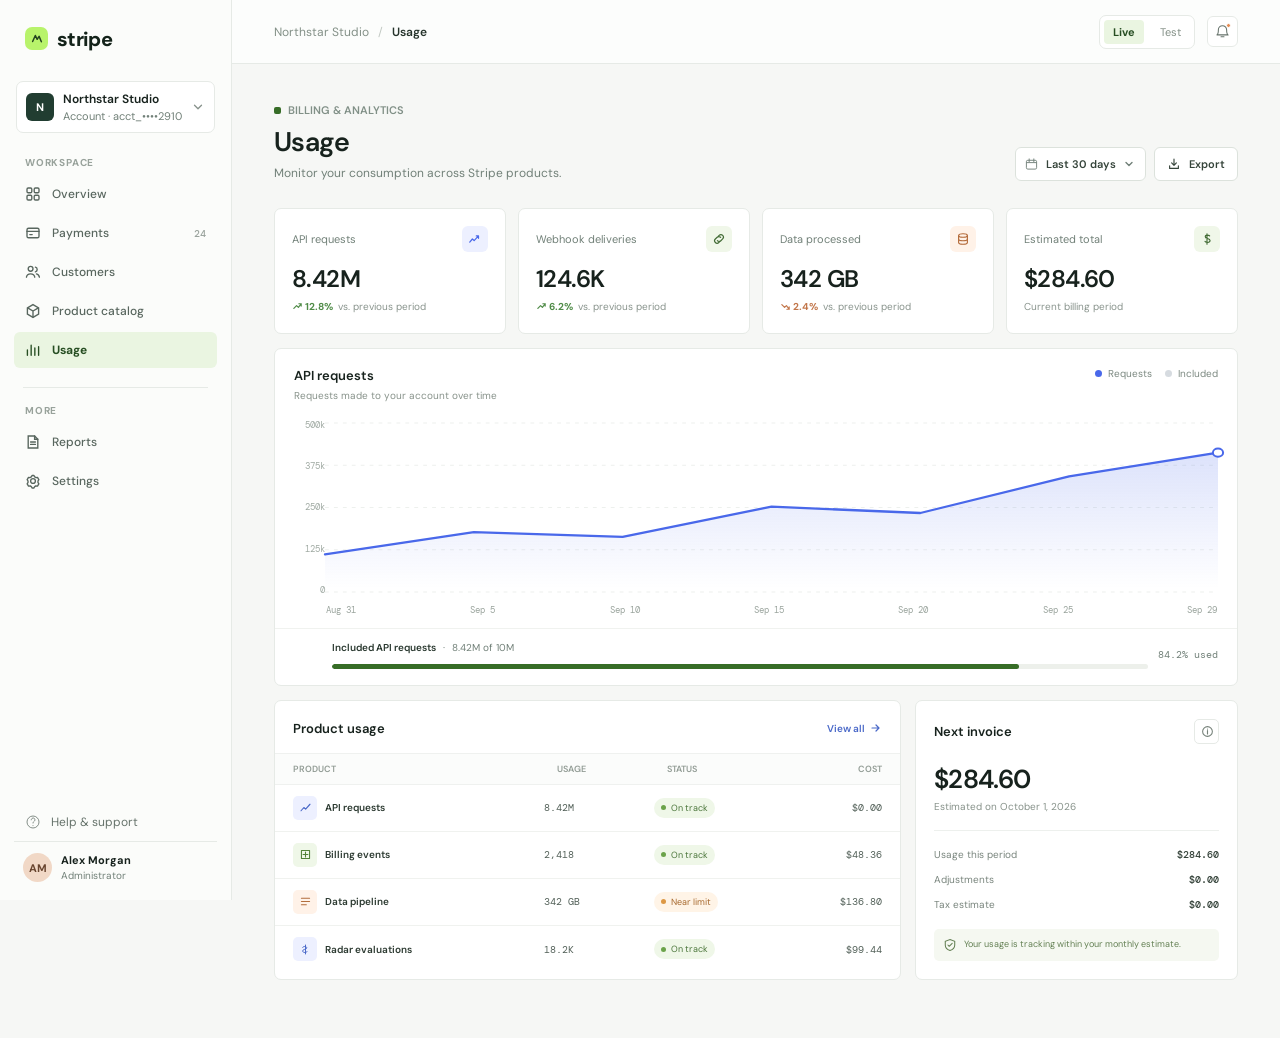
==== index.html @ 6978fc4d "Add Stripe usage dashboard" ====
<!doctype html>
<html lang="en">
<head>
  <meta charset="utf-8">
  <meta name="viewport" content="width=device-width, initial-scale=1">
  <meta name="theme-color" content="#f6f7f5">
  <title>Usage | Stripe</title>
  <link rel="preconnect" href="https://fonts.googleapis.com">
  <link rel="preconnect" href="https://fonts.gstatic.com" crossorigin>
  <link href="https://fonts.googleapis.com/css2?family=DM+Mono:wght@400;500&family=DM+Sans:wght@400;500;600;700;800&display=swap" rel="stylesheet">
  <link rel="stylesheet" href="./styles.css">
  <script type="module" src="./src/app.js"></script>
</head>
<body>
  <div id="app"></div>
  <noscript>This dashboard requires JavaScript to render its components.</noscript>
</body>
</html>
---- styles.css ----
:root {
      color-scheme: light;
      --ink: #17221d;
      --muted: #718078;
      --line: #e6eae6;
      --paper: #ffffff;
      --canvas: #f6f7f5;
      --green: #b8f36b;
      --green-deep: #376d27;
      --blue: #4968ea;
      --blue-soft: #edf0ff;
      --orange: #e48b52;
      --mono: "DM Mono", ui-monospace, monospace;
      --sans: "DM Sans", "Segoe UI", sans-serif;
    }
    * { box-sizing: border-box; }
    body { margin: 0; color: var(--ink); background: var(--canvas); font-family: var(--sans); font-size: 14px; -webkit-font-smoothing: antialiased; }
    button, select { font: inherit; color: inherit; }
    button { cursor: pointer; }
    .shell { min-height: 100vh; display: grid; grid-template-columns: 232px minmax(0, 1fr); }
    .sidebar { position: sticky; top: 0; height: 100vh; display: flex; flex-direction: column; padding: 23px 14px 15px; background: #fbfcfa; border-right: 1px solid var(--line); }
    .brand { display: flex; align-items: center; gap: 9px; height: 31px; padding: 0 11px; color: #14231a; font-size: 20px; font-weight: 800; letter-spacing: -.7px; }
    .brand-mark { width: 23px; height: 23px; display: grid; place-items: center; background: var(--green); border-radius: 7px; }
    .brand-mark svg { width: 14px; height: 14px; }
    .workspace-switch { display: flex; align-items: center; gap: 9px; margin: 27px 2px 23px; padding: 9px; border: 1px solid var(--line); border-radius: 7px; background: white; text-align: left; }
    .workspace-avatar { display: grid; place-items: center; flex: 0 0 28px; width: 28px; height: 28px; border-radius: 6px; color: #fff; background: #213d31; font-size: 11px; font-weight: 700; }
    .workspace-copy { min-width: 0; flex: 1; }
    .workspace-copy strong, .workspace-copy span { display: block; overflow: hidden; white-space: nowrap; text-overflow: ellipsis; }
    .workspace-copy strong { font-size: 12px; font-weight: 600; }
    .workspace-copy span { margin-top: 2px; color: var(--muted); font-size: 11px; }
    .workspace-switch svg { width: 14px; height: 14px; color: #87928b; }
    .nav-label { padding: 0 11px; margin: 0 0 7px; color: #98a29b; font-size: 10px; font-weight: 700; letter-spacing: .08em; text-transform: uppercase; }
    .nav { display: grid; gap: 3px; }
    .nav-link { width: 100%; min-height: 36px; display: flex; align-items: center; gap: 11px; padding: 0 11px; border: 0; border-radius: 6px; background: transparent; color: #58665e; text-align: left; font-size: 12px; font-weight: 500; }
    .nav-link:hover { background: #f0f3ef; color: var(--ink); }
    .nav-link.active { background: #eaf5e1; color: #274e23; font-weight: 700; }
    .nav-link svg { width: 16px; height: 16px; flex: 0 0 16px; stroke-width: 1.7; }
    .nav-link .nav-count { margin-left: auto; font-family: var(--mono); color: #9aa39d; font-size: 10px; }
    .nav-separator { height: 1px; margin: 19px 9px 16px; background: var(--line); }
    .sidebar-bottom { margin-top: auto; }
    .help-row { display: flex; align-items: center; gap: 10px; padding: 11px; color: #66736b; font-size: 12px; }
    .help-row svg { width: 16px; height: 16px; }
    .profile { display: flex; align-items: center; gap: 9px; padding: 11px 9px 3px; border-top: 1px solid var(--line); }
    .profile-avatar { display: grid; place-items: center; width: 29px; height: 29px; border-radius: 50%; background: #f1d8c6; color: #69452f; font-size: 11px; font-weight: 700; }
    .profile-copy { flex: 1; }
    .profile-copy strong, .profile-copy span { display: block; font-size: 11px; }
    .profile-copy span { margin-top: 2px; color: var(--muted); font-size: 10px; }
    .main { min-width: 0; }
    .topbar { height: 64px; display: flex; align-items: center; justify-content: space-between; gap: 18px; padding: 0 42px; background: rgba(255,255,255,.72); border-bottom: 1px solid var(--line); }
    .breadcrumbs { display: flex; align-items: center; gap: 9px; color: #839087; font-size: 12px; }
    .breadcrumbs strong { color: #25332b; font-weight: 600; }
    .crumb-slash { color: #c1c8c2; }
    .top-actions { display: flex; align-items: center; gap: 12px; }
    .mode-switch { display: flex; align-items: center; gap: 7px; padding: 4px; border: 1px solid var(--line); background: white; border-radius: 7px; }
    .mode-option { border: 0; border-radius: 4px; padding: 5px 9px; color: #849087; background: transparent; font-size: 11px; }
    .mode-option.active { color: #274e23; background: #eaf5e1; font-weight: 700; }
    .icon-button { display: grid; place-items: center; width: 31px; height: 31px; position: relative; border: 1px solid var(--line); border-radius: 6px; background: white; color: #66736b; }
    .icon-button svg { width: 15px; height: 15px; }
    .notification-dot { position: absolute; width: 5px; height: 5px; top: 6px; right: 6px; border: 1px solid white; border-radius: 50%; background: var(--orange); }
    .page { width: min(1120px, 100%); margin: 0 auto; padding: 39px 42px 58px; }
    .page-heading { display: flex; align-items: flex-end; justify-content: space-between; gap: 20px; margin-bottom: 27px; }
    .eyebrow { display: flex; align-items: center; gap: 7px; margin-bottom: 9px; color: #819087; font-size: 11px; font-weight: 600; }
    .eyebrow-mark { width: 7px; height: 7px; border-radius: 2px; background: var(--green-deep); }
    h1 { margin: 0; font-size: 27px; line-height: 1.18; font-weight: 600; letter-spacing: -.7px; }
    .page-heading p { margin: 7px 0 0; color: var(--muted); font-size: 12px; }
    .heading-actions { display: flex; gap: 8px; }
    .button { display: inline-flex; align-items: center; justify-content: center; gap: 8px; min-height: 34px; padding: 0 12px; border: 1px solid #dce2dc; border-radius: 6px; background: white; color: #35443a; font-size: 11px; font-weight: 600; transition: background .16s, transform .16s; }
    .button:hover { background: #f8faf7; transform: translateY(-1px); }
    .button.primary { border-color: #20372a; background: #20372a; color: white; }
    .button.primary:hover { background: #2d4937; }
    .button svg { width: 14px; height: 14px; }
    .period-select { appearance: none; min-width: 127px; padding: 0 29px 0 11px; background: white url("data:image/svg+xml,%3Csvg xmlns='http://www.w3.org/2000/svg' width='12' height='12' fill='none' viewBox='0 0 12 12'%3E%3Cpath d='m3 4.5 3 3 3-3' stroke='%23718078' stroke-width='1.4' stroke-linecap='round' stroke-linejoin='round'/%3E%3C/svg%3E") no-repeat right 10px center; }
    .period-wrap { position: relative; }
    .period-wrap::before { content: ""; position: absolute; left: 10px; top: 50%; width: 13px; height: 13px; transform: translateY(-50%); background: url("data:image/svg+xml,%3Csvg xmlns='http://www.w3.org/2000/svg' width='14' height='14' fill='none' viewBox='0 0 14 14'%3E%3Crect x='1.5' y='3' width='11' height='9.5' rx='1.5' stroke='%23718078'/%3E%3Cpath d='M4.5 1.5v3M9.5 1.5v3M2 5.5h10' stroke='%23718078' stroke-linecap='round'/%3E%3C/svg%3E") center / contain no-repeat; pointer-events: none; }
    .period-wrap select { padding-left: 30px; }
    .metrics { display: grid; grid-template-columns: repeat(4, minmax(0, 1fr)); gap: 12px; margin-bottom: 14px; }
    .metric { min-height: 126px; padding: 17px 17px 15px; border: 1px solid var(--line); border-radius: 7px; background: var(--paper); }
    .metric-top { display: flex; align-items: center; justify-content: space-between; gap: 8px; color: #718078; font-size: 11px; }
    .metric-icon { display: grid; place-items: center; width: 26px; height: 26px; border-radius: 6px; color: #426b35; background: #f0f7e9; }
    .metric-icon.blue { color: var(--blue); background: var(--blue-soft); }
    .metric-icon.orange { color: #b26735; background: #fff2e8; }
    .metric-icon svg { width: 14px; height: 14px; }
    .metric-value { margin-top: 15px; font-size: 24px; line-height: 1; font-weight: 600; letter-spacing: -.6px; }
    .metric-foot { display: flex; align-items: center; gap: 5px; margin-top: 9px; color: #89948d; font-size: 10px; }
    .trend { display: inline-flex; align-items: center; gap: 2px; color: #4f8b47; font-weight: 700; }
    .trend.down { color: #c2764a; }
    .trend svg { width: 11px; height: 11px; }
    .panel { border: 1px solid var(--line); border-radius: 7px; background: white; }
    .chart-panel { margin-bottom: 14px; }
    .panel-heading { display: flex; align-items: flex-start; justify-content: space-between; gap: 16px; padding: 18px 19px 0; }
    .panel-heading h2 { margin: 0; font-size: 13px; font-weight: 600; }
    .panel-heading p { margin: 5px 0 0; color: #87928a; font-size: 10px; }
    .chart-legend { display: flex; align-items: center; gap: 13px; color: #7c8981; font-size: 10px; }
    .legend-item { display: flex; align-items: center; gap: 6px; }
    .legend-dot { width: 7px; height: 7px; border-radius: 50%; background: var(--blue); }
    .legend-dot.muted { background: #d6dbe0; }
    .chart-wrap { display: grid; grid-template-columns: 38px minmax(0, 1fr); padding: 17px 19px 12px 12px; }
    .y-labels { display: flex; flex-direction: column; justify-content: space-between; padding: 0 0 20px; color: #a0aaa3; font-family: var(--mono); font-size: 9px; text-align: right; }
    .chart-content { min-width: 0; }
    .chart-svg { display: block; width: 100%; height: 181px; overflow: visible; }
    .grid-line { stroke: #edf0ed; stroke-width: 1; stroke-dasharray: 3 4; }
    .area { fill: url(#areaFill); }
    .line { fill: none; stroke: #4968ea; stroke-width: 2.3; stroke-linecap: round; stroke-linejoin: round; vector-effect: non-scaling-stroke; }
    .chart-point { fill: white; stroke: #4968ea; stroke-width: 2; vector-effect: non-scaling-stroke; }
    .x-labels { display: flex; justify-content: space-between; padding: 4px 1px 0; color: #9aa49d; font-family: var(--mono); font-size: 9px; }
    .chart-tooltip { display: none; position: absolute; z-index: 2; padding: 7px 9px; border-radius: 5px; background: #1c2a21; color: white; font-family: var(--mono); font-size: 10px; pointer-events: none; }
    .chart-content { position: relative; }
    .chart-content:hover .chart-tooltip { display: block; }
    .utilization { display: grid; grid-template-columns: 1fr auto; align-items: center; gap: 10px; padding: 12px 19px 16px 57px; border-top: 1px solid #f0f2ef; }
    .util-copy { display: flex; align-items: center; gap: 7px; color: #718078; font-size: 10px; }
    .util-copy strong { color: #29382f; font-weight: 600; }
    .progress-track { height: 5px; grid-column: 1; overflow: hidden; border-radius: 4px; background: #edf0eb; }
    .progress-fill { width: 84.2%; height: 100%; border-radius: inherit; background: var(--green-deep); transition: width .35s ease; }
    .util-remaining { grid-column: 2; grid-row: 1 / span 2; color: #718078; font-family: var(--mono); font-size: 10px; }
    .lower-grid { display: grid; grid-template-columns: minmax(0, 1.65fr) minmax(250px, .85fr); gap: 14px; }
    .table-panel { min-width: 0; }
    .table-head { display: flex; align-items: center; justify-content: space-between; padding: 17px 18px 14px; }
    .table-head h2 { margin: 0; font-size: 13px; font-weight: 600; }
    .text-button { display: inline-flex; align-items: center; gap: 5px; padding: 4px 0; border: 0; background: transparent; color: #4968c8; font-size: 10px; font-weight: 600; }
    .text-button svg { width: 12px; height: 12px; }
    .usage-table { width: 100%; border-collapse: collapse; text-align: left; }
    .usage-table th { padding: 9px 14px; border-top: 1px solid #eff1ef; border-bottom: 1px solid #eff1ef; background: #fbfcfb; color: #929c95; font-size: 9px; font-weight: 600; }
    .usage-table th:first-child, .usage-table td:first-child { padding-left: 18px; }
    .usage-table th:last-child, .usage-table td:last-child { padding-right: 18px; text-align: right; }
    .usage-table td { height: 47px; border-bottom: 1px solid #f0f2ef; color: #536159; font-size: 10px; }
    .usage-table tr:last-child td { border-bottom: 0; }
    .product-name { display: flex; align-items: center; gap: 8px; color: #2c3a31; font-weight: 600; white-space: nowrap; }
    .product-icon { display: grid; place-items: center; width: 24px; height: 24px; border-radius: 5px; color: #4968c8; background: #edf0ff; }
    .product-icon.green { color: #518138; background: #eff7e8; }
    .product-icon.orange { color: #b36e3d; background: #fff2e8; }
    .product-icon svg { width: 13px; height: 13px; }
    .table-qty { font-family: var(--mono); color: #35443a; }
    .table-cost { font-family: var(--mono); color: #647169; }
    .status-pill { display: inline-flex; align-items: center; gap: 5px; padding: 4px 7px; border-radius: 20px; background: #eff7e8; color: #4b763b; font-size: 9px; white-space: nowrap; }
    .status-pill::before { content: ""; width: 5px; height: 5px; border-radius: 50%; background: #6ba34a; }
    .status-pill.near { background: #fff4e7; color: #a7692e; }
    .status-pill.near::before { background: #dd9844; }
    .summary-panel { padding: 18px; }
    .summary-title { display: flex; align-items: center; justify-content: space-between; }
    .summary-title h2 { margin: 0; font-size: 13px; font-weight: 600; }
    .summary-title button { display: grid; place-items: center; width: 25px; height: 25px; border: 1px solid var(--line); border-radius: 5px; background: white; color: #758179; }
    .summary-title button svg { width: 13px; height: 13px; }
    .summary-amount { margin-top: 18px; font-size: 26px; font-weight: 600; letter-spacing: -.7px; }
    .summary-caption { margin-top: 4px; color: #87928a; font-size: 10px; }
    .summary-divider { height: 1px; margin: 17px 0; background: #edf0ed; }
    .summary-row { display: flex; align-items: center; justify-content: space-between; gap: 10px; margin-top: 12px; color: #79857d; font-size: 10px; }
    .summary-row strong { color: #344239; font-family: var(--mono); font-size: 10px; font-weight: 500; }
    .summary-foot { display: flex; align-items: center; gap: 7px; margin-top: 18px; padding: 9px; border-radius: 5px; background: #f5f8f1; color: #648054; font-size: 9px; line-height: 1.5; }
    .summary-foot svg { flex: 0 0 14px; width: 14px; height: 14px; }
    .toast { position: fixed; right: 24px; bottom: 24px; z-index: 5; padding: 11px 15px; border: 1px solid #d8e2d5; border-radius: 7px; background: #fff; box-shadow: 0 8px 28px #18271d1a; color: #344239; font-size: 11px; opacity: 0; transform: translateY(8px); pointer-events: none; transition: .2s ease; }
    .toast.show { opacity: 1; transform: translateY(0); }
    @media (max-width: 980px) {
      .shell { grid-template-columns: 68px minmax(0,1fr); }
      .sidebar { padding: 20px 9px 12px; align-items: center; }
      .brand { padding: 0; }
      .brand > span:last-child, .workspace-copy, .workspace-switch > svg, .nav-label, .nav-link span, .nav-separator, .help-row span, .profile-copy { display: none; }
      .workspace-switch { width: 42px; justify-content: center; margin: 23px 0 20px; padding: 6px; }
      .nav { width: 100%; }
      .nav-link { justify-content: center; padding: 0; }
      .help-row { justify-content: center; padding: 10px; }
      .profile { justify-content: center; width: 100%; padding: 12px 0 0; }
      .topbar { padding: 0 25px; }
      .page { padding: 33px 25px 45px; }
    }
    @media (max-width: 720px) {
      .shell { display: block; padding-bottom: 57px; }
      .sidebar { position: fixed; z-index: 4; inset: auto 0 0; width: 100%; height: 57px; flex-direction: row; justify-content: center; padding: 5px 12px; border-top: 1px solid var(--line); border-right: 0; background: #fbfcfa; }
      .brand, .workspace-switch, .sidebar-bottom { display: none; }
      .nav { display: flex; justify-content: space-around; max-width: 460px; }
      .nav-link { width: 45px; height: 43px; }
      .nav-link:nth-child(n+5) { display: none; }
      .main { padding-bottom: 0; }
      .topbar { height: 54px; padding: 0 17px; }
      .breadcrumbs { font-size: 11px; }
      .top-actions { gap: 7px; }
      .mode-switch { gap: 2px; }
      .mode-option { padding: 5px 7px; font-size: 10px; }
      .page { padding: 27px 16px 36px; }
      .page-heading { align-items: flex-start; flex-direction: column; gap: 15px; margin-bottom: 20px; }
      h1 { font-size: 24px; }
      .heading-actions { width: 100%; }
      .heading-actions > * { flex: 1; }
      .metrics { grid-template-columns: repeat(2, minmax(0,1fr)); gap: 9px; }
      .metric { min-height: 112px; padding: 13px; }
      .metric-value { margin-top: 13px; font-size: 21px; }
      .metric-foot { font-size: 9px; }
      .panel-heading { padding: 15px 14px 0; }
      .chart-legend { gap: 8px; font-size: 9px; }
      .chart-wrap { grid-template-columns: 32px minmax(0,1fr); padding: 15px 12px 11px 7px; }
      .chart-svg { height: 155px; }
      .utilization { padding: 11px 13px 14px 48px; }
      .util-copy { font-size: 9px; }
      .lower-grid { grid-template-columns: 1fr; }
      .usage-table th:nth-child(2), .usage-table td:nth-child(2) { display: none; }
      .usage-table th { padding: 8px 10px; }
      .usage-table td { height: 44px; }
      .usage-table th:first-child, .usage-table td:first-child { padding-left: 12px; }
      .usage-table th:last-child, .usage-table td:last-child { padding-right: 12px; }
    }
    @media (max-width: 390px) {
      .mode-option { padding-inline: 5px; }
      .top-actions { gap: 5px; }
      .icon-button { width: 29px; height: 29px; }
      .chart-legend { gap: 6px; }
      .legend-item { gap: 4px; }
      .metric-top { font-size: 10px; }
    }
    @media (prefers-reduced-motion: reduce) { *, *::before, *::after { scroll-behavior: auto !important; transition-duration: .01ms !important; } }
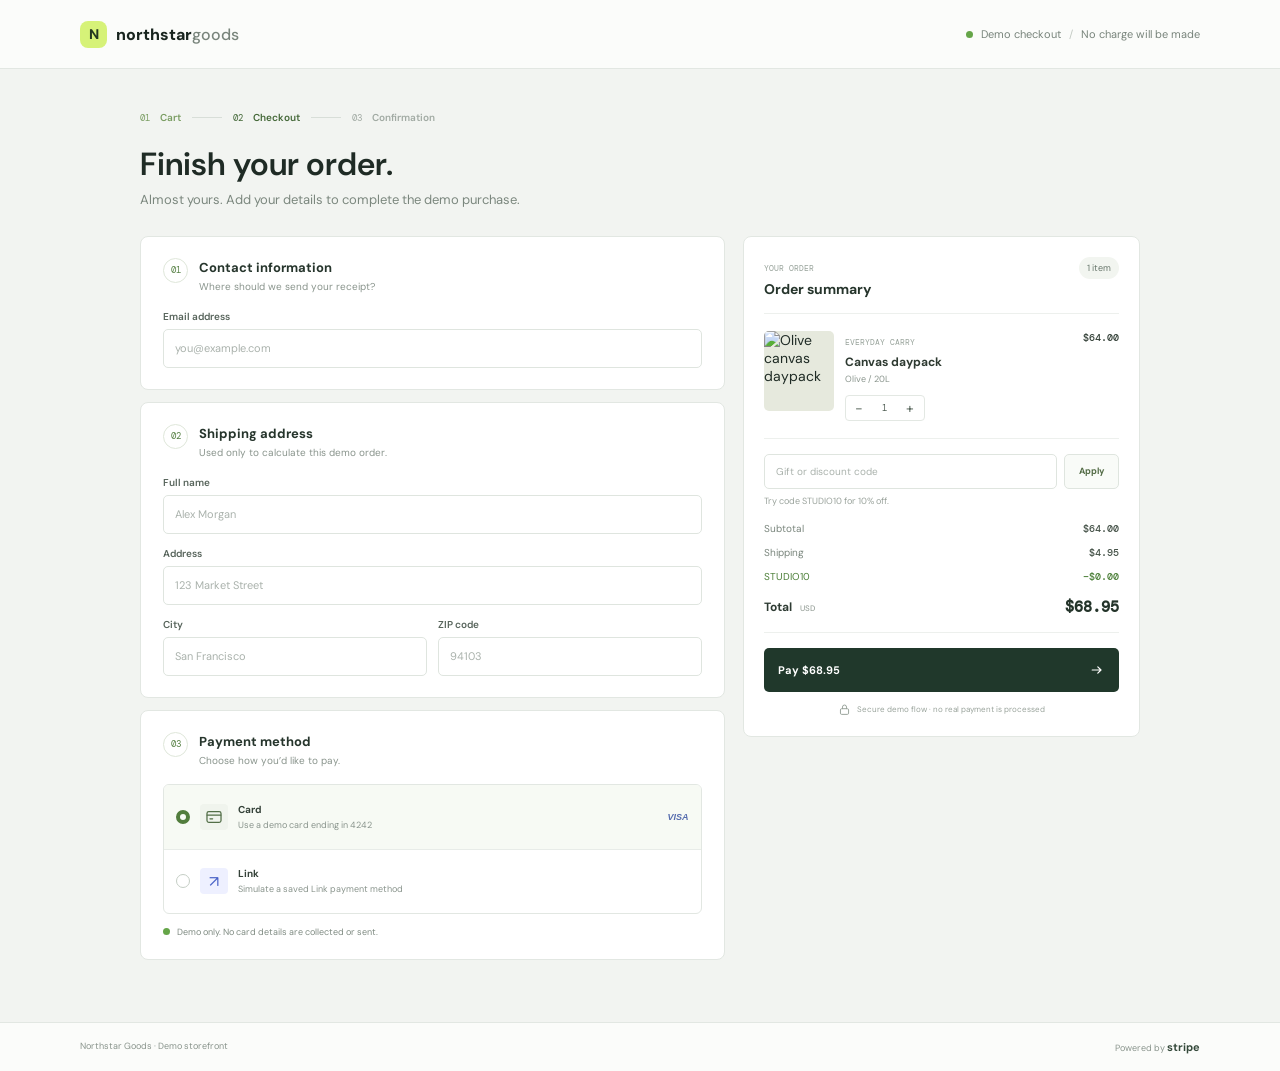
==== commit 7bd83ffe: "feat: add checkout simulation" ====
--- a/index.html
+++ b/index.html
@@ -4,12 +4,13 @@
   <meta charset="utf-8">
   <meta name="viewport" content="width=device-width, initial-scale=1">
   <meta name="theme-color" content="#f6f7f5">
-  <title>Usage | Stripe</title>
+  <title>Checkout | Northstar Goods</title>
   <link rel="preconnect" href="https://fonts.googleapis.com">
   <link rel="preconnect" href="https://fonts.gstatic.com" crossorigin>
   <link href="https://fonts.googleapis.com/css2?family=DM+Mono:wght@400;500&family=DM+Sans:wght@400;500;600;700;800&display=swap" rel="stylesheet">
   <link rel="stylesheet" href="./styles.css">
-  <script type="module" src="./src/app.js"></script>
+  <link rel="stylesheet" href="./src/apps/checkout.css">
+  <script type="module" src="./src/apps/checkout.js"></script>
 </head>
 <body>
   <div id="app"></div>
--- a/src/apps/checkout.css
+++ b/src/apps/checkout.css
@@ -0,0 +1,122 @@
+body { background: #f2f4f1; color: #1f2b25; }
+.checkout-page { min-height: 100vh; display: flex; flex-direction: column; }
+.checkout-topbar { min-height: 69px; display: flex; align-items: center; justify-content: space-between; padding: 0 max(28px, calc((100vw - 1120px) / 2)); border-bottom: 1px solid #e2e7e2; background: #fbfcfa; }
+.store-brand { display: inline-flex; align-items: center; gap: 9px; color: #19251f; font-size: 16px; font-weight: 800; text-decoration: none; }
+.store-brand-mark { width: 27px; height: 27px; display: grid; place-items: center; border-radius: 8px; background: #d6f278; color: #233820; font-size: 14px; }
+.brand-light { color: #78847b; font-weight: 500; }
+.checkout-secure { display: flex; align-items: center; gap: 8px; color: #78847b; font-size: 11px; }
+.secure-indicator, .note-dot { width: 7px; height: 7px; border-radius: 50%; background: #65a548; }
+.secure-divider { color: #c2c9c2; }
+.checkout-content { width: min(100% - 48px, 1000px); margin: 0 auto; padding: 42px 0 62px; flex: 1; }
+.checkout-intro { margin-bottom: 28px; }
+.checkout-steps { display: flex; align-items: center; gap: 11px; margin-bottom: 22px; color: #a1aaa3; font-family: var(--mono); font-size: 9px; text-transform: uppercase; }
+.checkout-steps b { margin-left: 5px; font-family: var(--sans); font-size: 10px; font-weight: 600; letter-spacing: 0; text-transform: none; }
+.checkout-steps .step-current { color: #446838; }
+.checkout-steps .step-complete { color: #7a9d62; }
+.step-rule { width: 30px; height: 1px; background: #d8ded8; }
+.checkout-intro h1 { margin: 0; font-size: 32px; line-height: 1.15; font-weight: 600; letter-spacing: 0; }
+.checkout-intro p { margin: 8px 0 0; color: #7b877e; font-size: 13px; }
+.checkout-grid { display: grid; grid-template-columns: minmax(0, 1.25fr) minmax(320px, .85fr); gap: 18px; align-items: start; }
+.checkout-form { display: grid; gap: 12px; }
+.checkout-section, .order-card { border: 1px solid #e2e7e2; border-radius: 8px; background: #fff; }
+.checkout-section { padding: 21px 22px; }
+.section-title { display: flex; align-items: flex-start; gap: 11px; margin-bottom: 17px; }
+.section-number { width: 25px; height: 25px; display: grid; place-items: center; flex: 0 0 25px; border: 1px solid #dfe7da; border-radius: 50%; color: #568044; font-family: var(--mono); font-size: 9px; }
+.section-title h2, .order-card-heading h2 { margin: 1px 0 0; color: #26352c; font-size: 13px; font-weight: 700; letter-spacing: 0; }
+.section-title p { margin: 4px 0 0; color: #89948c; font-size: 10px; }
+.checkout-field { display: grid; gap: 6px; min-width: 0; }
+.checkout-field > span { color: #57645b; font-size: 10px; font-weight: 600; }
+.checkout-field input, .promo-form input { width: 100%; height: 39px; padding: 0 11px; border: 1px solid #dfe5df; border-radius: 5px; outline: 0; background: #fff; color: #27352c; font: 11px var(--sans); transition: border-color .16s, box-shadow .16s; }
+.checkout-field input::placeholder, .promo-form input::placeholder { color: #aab2ac; }
+.checkout-field input:focus, .promo-form input:focus { border-color: #718f58; box-shadow: 0 0 0 3px #a9d4832b; }
+.field-grid { display: grid; grid-template-columns: repeat(2, minmax(0, 1fr)); gap: 13px 11px; }
+.field-wide { grid-column: 1 / -1; }
+.payment-options { display: grid; border: 1px solid #e2e7e2; border-radius: 6px; overflow: hidden; }
+.payment-option { min-height: 64px; position: relative; display: flex; align-items: center; gap: 10px; padding: 10px 12px; cursor: pointer; }
+.payment-option + .payment-option { border-top: 1px solid #e8ece8; }
+.payment-option.selected { background: #f7faf4; }
+.payment-option input { position: absolute; opacity: 0; }
+.radio-custom { width: 14px; height: 14px; flex: 0 0 14px; border: 1px solid #c5cec5; border-radius: 50%; }
+.payment-option.selected .radio-custom { border: 4px solid #527d3d; }
+.payment-option-icon { width: 28px; height: 26px; display: grid; place-items: center; border-radius: 4px; background: #f0f4ed; color: #526e47; }
+.payment-option-icon svg { width: 18px; height: 18px; }
+.link-icon { background: #eef0ff; color: #4962c7; font-size: 16px; }
+.payment-option-copy { min-width: 0; display: grid; gap: 3px; }
+.payment-option-copy strong { color: #354239; font-size: 10px; }
+.payment-option-copy small { color: #89948c; font-size: 9px; }
+.card-network { margin-left: auto; color: #566cae; font-size: 9px; font-style: italic; font-weight: 800; }
+.demo-card-note { display: flex; align-items: center; gap: 7px; margin-top: 12px; color: #7f8b82; font-size: 9px; }
+.order-card { position: sticky; top: 20px; padding: 20px; }
+.order-card-heading { display: flex; align-items: flex-start; justify-content: space-between; padding-bottom: 15px; border-bottom: 1px solid #edf0ed; }
+.order-kicker, .product-label { color: #98a39b; font-family: var(--mono); font-size: 8px; letter-spacing: 0; }
+.order-card-heading h2 { margin-top: 5px; font-size: 14px; }
+.item-count { padding: 5px 8px; border-radius: 30px; background: #f2f5f0; color: #66756a; font-size: 9px; }
+.order-product { display: grid; grid-template-columns: 70px minmax(0,1fr) auto; gap: 11px; align-items: start; padding: 17px 0; border-bottom: 1px solid #edf0ed; }
+.product-photo { width: 70px; height: 80px; overflow: hidden; border-radius: 5px; background: #e6e9dd; }
+.product-photo img { width: 100%; height: 100%; object-fit: cover; }
+.product-info { min-width: 0; }
+.product-info h3 { margin: 5px 0 3px; color: #2e3a31; font-size: 12px; font-weight: 700; }
+.product-info p { margin: 0; color: #8b968e; font-size: 9px; }
+.product-price { color: #354239; font-family: var(--mono); font-size: 10px; font-weight: 500; white-space: nowrap; }
+.quantity-control { width: max-content; display: flex; align-items: center; gap: 12px; margin-top: 10px; padding: 2px 5px; border: 1px solid #e3e8e3; border-radius: 4px; }
+.quantity-control button { width: 17px; height: 20px; padding: 0; border: 0; background: transparent; color: #59675d; font-size: 14px; }
+.quantity-control span { min-width: 10px; color: #4f5d53; font-family: var(--mono); font-size: 9px; text-align: center; }
+.promo-form { display: flex; gap: 7px; margin-top: 15px; }
+.promo-form input { height: 35px; font-size: 10px; }
+.promo-form button { min-width: 55px; padding: 0 10px; border: 1px solid #dfe5df; border-radius: 5px; background: #f9fbf8; color: #526b45; font-size: 9px; font-weight: 700; }
+.promo-message { min-height: 14px; margin: 6px 0 0; color: #9aa39c; font-size: 9px; }
+.promo-message.promo-success { color: #4b8138; }
+.order-totals { display: grid; gap: 11px; padding: 13px 0 15px; border-bottom: 1px solid #edf0ed; }
+.order-totals > div { display: flex; align-items: center; justify-content: space-between; color: #79857c; font-size: 10px; }
+.order-totals strong { color: #465349; font-family: var(--mono); font-size: 10px; font-weight: 500; }
+.order-totals .discount-row { color: #4d803a; }
+.order-totals .discount-row strong { color: #4d803a; }
+.total-row { padding-top: 3px; }
+.order-totals .total-row > span { color: #2e3b33; font-size: 12px; font-weight: 700; }
+.total-row small { margin-left: 5px; color: #9aa39c; font-size: 8px; font-weight: 500; }
+.order-totals .total-row strong { color: #24342a; font-size: 15px; font-weight: 700; }
+.pay-button { width: 100%; min-height: 44px; display: flex; align-items: center; justify-content: space-between; margin-top: 15px; padding: 0 14px; border: 0; border-radius: 5px; background: #20382b; color: #fff; font-size: 11px; font-weight: 700; transition: background .16s, transform .16s; }
+.pay-button:hover { transform: translateY(-1px); background: #2d4b39; }
+.pay-button:disabled { opacity: .7; cursor: wait; }
+.pay-button svg { width: 16px; height: 16px; }
+.order-fine-print { display: flex; align-items: center; justify-content: center; gap: 6px; margin: 11px 0 0; color: #99a39b; font-size: 8px; }
+.order-fine-print svg { width: 13px; height: 13px; }
+.checkout-footer { display: flex; justify-content: space-between; padding: 17px max(28px, calc((100vw - 1120px) / 2)); border-top: 1px solid #e2e7e2; background: #fbfcfa; color: #89948c; font-size: 9px; }
+.checkout-footer strong { color: #34493a; font-size: 11px; }
+.checkout-success { max-width: 540px; margin: 45px auto; padding: 45px 25px; border: 1px solid #e2e7e2; border-radius: 8px; background: #fff; text-align: center; animation: success-enter .35s ease both; }
+.checkout-success[hidden], .checkout-grid[hidden] { display: none; }
+.success-icon { width: 48px; height: 48px; display: grid; place-items: center; margin: 0 auto 18px; border-radius: 50%; background: #eef6e7; color: #54813e; }
+.success-icon svg { width: 30px; height: 30px; }
+.checkout-success h2 { margin: 8px 0 7px; color: #26362c; font-size: 25px; font-weight: 600; letter-spacing: 0; }
+.checkout-success p { color: #718078; font-size: 11px; line-height: 1.6; }
+.checkout-success p strong { color: #33473a; }
+.confirmation-email { margin-top: 16px; }
+.confirmation-email span { color: #456c38; font-weight: 600; }
+.restart-button { margin-top: 17px; padding: 10px 13px; border: 1px solid #dce5d8; border-radius: 5px; background: #f9fbf8; color: #48663e; font-size: 10px; font-weight: 700; }
+.restart-button span { margin-left: 9px; }
+.visually-hidden { position: absolute; width: 1px; height: 1px; overflow: hidden; clip: rect(0,0,0,0); white-space: nowrap; clip-path: inset(50%); }
+@keyframes success-enter { from { opacity: 0; transform: translateY(8px); } to { opacity: 1; transform: translateY(0); } }
+@media (max-width: 800px) {
+  .checkout-content { width: min(100% - 32px, 600px); padding: 28px 0 42px; }
+  .checkout-grid { grid-template-columns: 1fr; }
+  .order-card { position: static; grid-row: 1; }
+  .checkout-topbar { min-height: 60px; padding: 0 18px; }
+  .checkout-secure { font-size: 9px; }
+  .checkout-footer { padding: 15px 18px; }
+}
+@media (max-width: 480px) {
+  .checkout-content { width: calc(100% - 24px); padding-top: 23px; }
+  .checkout-topbar { padding: 0 12px; }
+  .checkout-secure { gap: 5px; font-size: 8px; }
+  .store-brand { font-size: 14px; }
+  .store-brand-mark { width: 24px; height: 24px; }
+  .checkout-intro h1 { font-size: 27px; }
+  .checkout-section, .order-card { padding: 16px; }
+  .checkout-steps { gap: 7px; font-size: 8px; }
+  .checkout-steps b { font-size: 9px; }
+  .step-rule { width: 17px; }
+  .order-product { grid-template-columns: 62px minmax(0,1fr) auto; gap: 9px; }
+  .product-photo { width: 62px; height: 73px; }
+  .checkout-footer { padding-inline: 12px; font-size: 8px; }
+}
+@media (prefers-reduced-motion: reduce) { *, *::before, *::after { animation-duration: .01ms !important; transition-duration: .01ms !important; } }
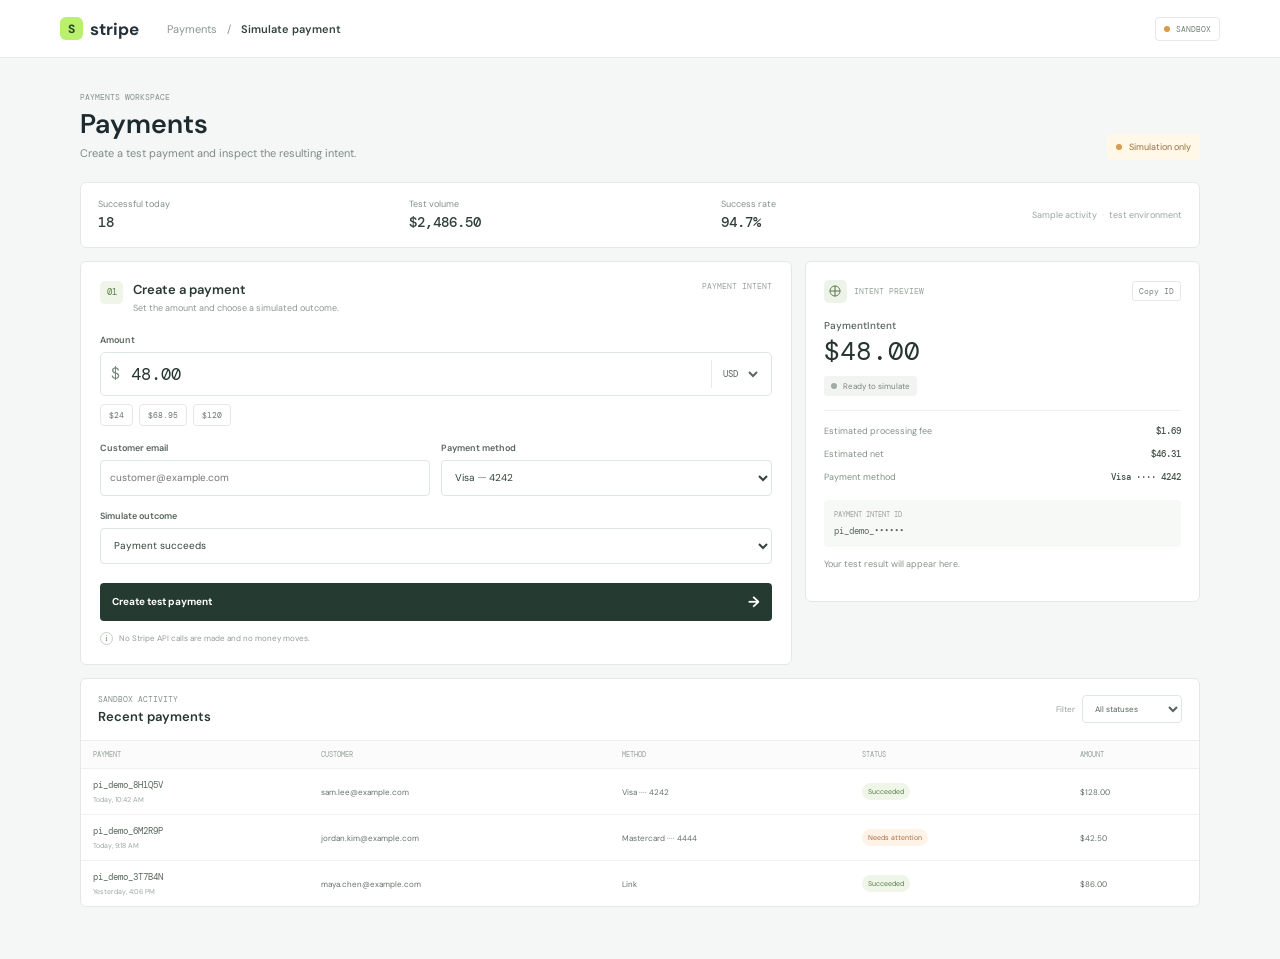
==== commit fa36dca2: "feat: add payment simulator" ====
--- a/index.html
+++ b/index.html
@@ -4,13 +4,13 @@
   <meta charset="utf-8">
   <meta name="viewport" content="width=device-width, initial-scale=1">
   <meta name="theme-color" content="#f6f7f5">
-  <title>Checkout | Northstar Goods</title>
+  <title>Payments | Stripe Simulator</title>
   <link rel="preconnect" href="https://fonts.googleapis.com">
   <link rel="preconnect" href="https://fonts.gstatic.com" crossorigin>
   <link href="https://fonts.googleapis.com/css2?family=DM+Mono:wght@400;500&family=DM+Sans:wght@400;500;600;700;800&display=swap" rel="stylesheet">
   <link rel="stylesheet" href="./styles.css">
-  <link rel="stylesheet" href="./src/apps/checkout.css">
-  <script type="module" src="./src/apps/checkout.js"></script>
+   <link rel="stylesheet" href="./src/apps/payments.css">
+   <script type="module" src="./src/apps/payments.js"></script>
 </head>
 <body>
   <div id="app"></div>
--- a/src/apps/payments.css
+++ b/src/apps/payments.css
@@ -0,0 +1,85 @@
+body { background: #f5f7f7; color: #1d2a30; }
+.payments-app { min-height: 100vh; }
+.payments-topbar { height: 58px; display: flex; align-items: center; gap: 28px; padding: 0 max(24px, calc((100vw - 1160px) / 2)); border-bottom: 1px solid #e5e9e8; background: #fff; }
+.payments-brand { display: flex; align-items: center; gap: 7px; color: #253139; text-decoration: none; font-size: 17px; }
+.payments-brand-mark { width: 23px; height: 23px; display: grid; place-items: center; border-radius: 6px; background: #b9f16c; color: #2e4930; font-size: 12px; font-weight: 800; }
+.payments-crumb { display: flex; align-items: center; gap: 10px; color: #8a9692; font-size: 11px; }
+.payments-crumb strong { color: #35433d; font-weight: 600; }
+.sandbox-tag { display: inline-flex; align-items: center; gap: 6px; margin-left: auto; padding: 6px 8px; border: 1px solid #e6e9e5; border-radius: 4px; color: #778278; font-family: var(--mono); font-size: 8px; }
+.sandbox-tag i, .simulator-label span { width: 6px; height: 6px; border-radius: 50%; background: #db9a48; }
+.payments-content { width: min(1120px, calc(100% - 48px)); margin: 0 auto; padding: 34px 0 52px; }
+.payments-heading { display: flex; align-items: flex-end; justify-content: space-between; gap: 16px; margin-bottom: 22px; }
+.payments-eyebrow { margin: 0 0 6px; color: #87938c; font-family: var(--mono); font-size: 8px; }
+.payments-heading h1 { margin: 0; color: #1d2b30; font-size: 27px; font-weight: 600; letter-spacing: 0; }
+.payments-heading p:not(.payments-eyebrow) { margin: 6px 0 0; color: #7e8b85; font-size: 11px; }
+.simulator-label { display: inline-flex; align-items: center; gap: 7px; padding: 7px 9px; border-radius: 4px; background: #fff7e8; color: #97723c; font-size: 9px; }
+.payment-stat-strip { min-height: 66px; display: grid; grid-template-columns: 1fr 1fr 1fr auto; align-items: center; gap: 20px; margin-bottom: 13px; padding: 12px 17px; border: 1px solid #e4e9e7; border-radius: 6px; background: #fff; }
+.payment-stat-strip > div:not(.stat-note) { display: grid; gap: 3px; }
+.payment-stat-strip span { color: #829088; font-size: 9px; }
+.payment-stat-strip strong { color: #30413a; font-family: var(--mono); font-size: 14px; font-weight: 500; }
+.payment-stat-strip .stat-note { color: #9aa49e; font-size: 9px; }
+.stat-note span { padding: 0 3px; color: #c1c9c3; }
+.payment-workspace { display: grid; grid-template-columns: minmax(0, 1.35fr) minmax(290px, .75fr); gap: 13px; align-items: start; }
+.payment-builder, .intent-preview, .transactions-panel { border: 1px solid #e3e8e6; border-radius: 6px; background: #fff; }
+.payment-builder { padding: 19px; }
+.builder-heading { display: flex; align-items: flex-start; justify-content: space-between; gap: 12px; margin-bottom: 20px; }
+.builder-heading > div { display: flex; gap: 10px; }
+.builder-step { width: 23px; height: 23px; display: grid; place-items: center; border-radius: 5px; background: #eff5e8; color: #56803f; font-family: var(--mono); font-size: 9px; }
+.builder-heading h2, .transactions-heading h2 { margin: 0; color: #293832; font-size: 13px; font-weight: 600; letter-spacing: 0; }
+.builder-heading p { margin: 4px 0 0; color: #8c9891; font-size: 9px; }
+.intent-type { color: #9aa49d; font-family: var(--mono); font-size: 8px; }
+.payment-label { display: grid; gap: 6px; color: #56645b; font-size: 9px; font-weight: 600; }
+.amount-input-row { height: 44px; display: flex; align-items: center; gap: 9px; margin-top: 6px; padding: 0 10px; border: 1px solid #dfe5e1; border-radius: 5px; }
+.currency-symbol { color: #78867c; font-family: var(--mono); font-size: 15px; }
+.amount-input-row input { min-width: 0; flex: 1; height: 40px; border: 0; outline: 0; color: #26362e; font-family: var(--mono); font-size: 17px; }
+.amount-input-row select { height: 28px; padding: 0 7px; border: 0; border-left: 1px solid #e8ece8; outline: 0; background: transparent; color: #59675d; font-family: var(--mono); font-size: 9px; }
+.quick-amounts { display: flex; gap: 6px; margin: 8px 0 16px; }
+.quick-amounts button { padding: 5px 8px; border: 1px solid #e5e9e5; border-radius: 4px; background: #fff; color: #69766d; font-family: var(--mono); font-size: 8px; }
+.quick-amounts button:hover { border-color: #a5c18f; color: #456b39; }
+.payment-field-grid { display: grid; grid-template-columns: 1fr 1fr; gap: 11px; }
+.payment-label input, .payment-label select { width: 100%; height: 36px; padding: 0 9px; border: 1px solid #dfe5e1; border-radius: 4px; outline: 0; background: #fff; color: #34433a; font: 10px var(--sans); }
+.payment-label input:focus, .payment-label select:focus { border-color: #70915b; box-shadow: 0 0 0 3px #b8d29b35; }
+.outcome-label { margin-top: 14px; }
+.create-payment-button { width: 100%; min-height: 38px; display: flex; align-items: center; justify-content: space-between; margin-top: 19px; padding: 0 12px; border: 0; border-radius: 4px; background: #253b31; color: #fff; font-size: 10px; font-weight: 700; }
+.create-payment-button:hover { background: #365344; }
+.create-payment-button span { font-size: 15px; }
+.sandbox-disclaimer { display: flex; align-items: center; gap: 6px; margin: 11px 0 0; color: #929c95; font-size: 8px; }
+.sandbox-disclaimer span { width: 13px; height: 13px; display: grid; place-items: center; border: 1px solid #c7d2c5; border-radius: 50%; color: #788c72; font-family: Georgia,serif; font-size: 9px; }
+.intent-preview { padding: 18px; }
+.preview-topline { display: flex; align-items: center; gap: 7px; color: #98a39b; font-family: var(--mono); font-size: 8px; }
+.preview-icon { width: 23px; height: 23px; display: grid; place-items: center; border-radius: 5px; background: #eef3e9; color: #557846; }
+.preview-icon svg { width: 14px; height: 14px; }
+.preview-topline button { margin-left: auto; padding: 4px 6px; border: 1px solid #e5e9e5; border-radius: 3px; background: #fff; color: #79867e; font-size: 8px; }
+.intent-preview h2 { margin: 16px 0 2px; color: #536159; font-size: 10px; font-weight: 500; }
+.preview-amount { color: #26362e; font-family: var(--mono); font-size: 26px; }
+.preview-status { display: inline-flex; align-items: center; gap: 6px; margin-top: 8px; padding: 5px 7px; border-radius: 3px; background: #f2f4f1; color: #79847d; font-size: 8px; }
+.status-dot { width: 6px; height: 6px; border-radius: 50%; background: #a2aba4; }
+.preview-status.succeeded { background: #edf6e8; color: #4e783d; }
+.preview-status.succeeded .status-dot { background: #6b9d4d; }
+.preview-status.failed { background: #fff2e8; color: #a4683a; }
+.preview-status.failed .status-dot { background: #d18a4d; }
+.preview-divider { height: 1px; margin: 14px 0; background: #edf0ed; }
+.preview-row { display: flex; justify-content: space-between; gap: 12px; margin-top: 11px; color: #839087; font-size: 9px; }
+.preview-row strong { color: #44534a; font-family: var(--mono); font-size: 9px; font-weight: 500; text-align: right; }
+.intent-id { display: grid; gap: 6px; margin-top: 17px; padding: 10px; border-radius: 4px; background: #f7f9f7; }
+.intent-id span { color: #9aa49d; font-family: var(--mono); font-size: 7px; }
+.intent-id code, .transactions-table code { color: #59695d; font-family: var(--mono); font-size: 9px; }
+.preview-response { min-height: 25px; margin: 11px 0 0; color: #87948b; font-size: 9px; line-height: 1.5; }
+.transactions-panel { margin-top: 13px; overflow: hidden; }
+.transactions-heading { display: flex; align-items: center; justify-content: space-between; gap: 12px; padding: 15px 17px; }
+.transactions-heading .payments-eyebrow { margin-bottom: 4px; }
+.filter-label { display: flex; align-items: center; gap: 7px; color: #929c95; font-size: 8px; }
+.filter-label select { height: 28px; padding: 0 8px; border: 1px solid #e0e6e1; border-radius: 4px; background: #fff; color: #56655b; font-size: 8px; }
+.transactions-table-wrap { overflow-x: auto; }
+.transactions-table { width: 100%; border-collapse: collapse; text-align: left; }
+.transactions-table th { padding: 9px 12px; border-top: 1px solid #edf0ed; border-bottom: 1px solid #edf0ed; background: #fafbfa; color: #9aa49d; font-family: var(--mono); font-size: 7px; font-weight: 400; white-space: nowrap; }
+.transactions-table td { padding: 10px 12px; border-bottom: 1px solid #f0f2f0; color: #647168; font-size: 8px; white-space: nowrap; }
+.transactions-table tbody tr:last-child td { border-bottom: 0; }
+.transactions-table td:first-child { display: grid; gap: 4px; }
+.transactions-table td small { color: #9ca69f; font-size: 7px; }
+.payment-status { display: inline-block; padding: 4px 6px; border-radius: 20px; font-size: 7px; }
+.payment-status.succeeded { background: #eff6e9; color: #547b42; }
+.payment-status.failed { background: #fff3e8; color: #a86b39; }
+.transactions-table tr[hidden] { display: none; }
+@media (max-width: 760px) { .payments-content { width: calc(100% - 28px); padding-top: 25px; } .payment-workspace { grid-template-columns: 1fr; } .intent-preview { grid-row: 1; } .payment-stat-strip { grid-template-columns: repeat(3, 1fr); gap: 10px; } .payment-stat-strip .stat-note { grid-column: 1 / -1; } }
+@media (max-width: 480px) { .payments-topbar { gap: 12px; padding: 0 13px; } .payments-crumb { gap: 6px; font-size: 9px; } .sandbox-tag { padding: 5px; font-size: 7px; } .payments-content { width: calc(100% - 20px); } .payments-heading { align-items: flex-start; flex-direction: column; } .payment-stat-strip { padding: 11px; } .payment-stat-strip strong { font-size: 12px; } .payment-builder { padding: 14px; } .payment-field-grid { grid-template-columns: 1fr; } .transactions-heading { align-items: flex-start; } }
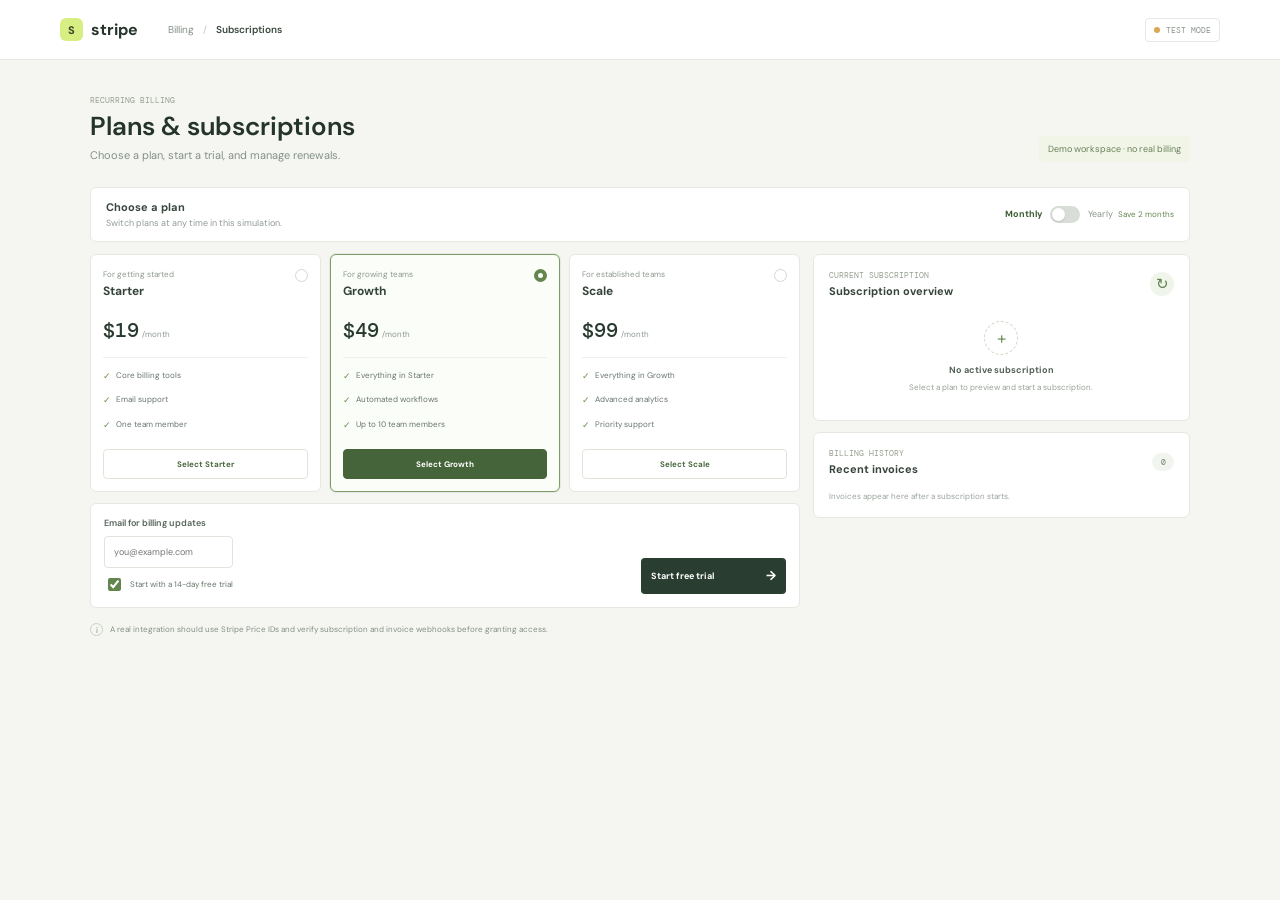
==== commit b1d71537: "feat: add subscription simulator" ====
--- a/index.html
+++ b/index.html
@@ -4,13 +4,13 @@
   <meta charset="utf-8">
   <meta name="viewport" content="width=device-width, initial-scale=1">
   <meta name="theme-color" content="#f6f7f5">
-  <title>Payments | Stripe Simulator</title>
+  <title>Subscriptions | Stripe Simulator</title>
   <link rel="preconnect" href="https://fonts.googleapis.com">
   <link rel="preconnect" href="https://fonts.gstatic.com" crossorigin>
   <link href="https://fonts.googleapis.com/css2?family=DM+Mono:wght@400;500&family=DM+Sans:wght@400;500;600;700;800&display=swap" rel="stylesheet">
   <link rel="stylesheet" href="./styles.css">
-   <link rel="stylesheet" href="./src/apps/payments.css">
-   <script type="module" src="./src/apps/payments.js"></script>
+  <link rel="stylesheet" href="./src/apps/subscriptions.css">
+  <script type="module" src="./src/apps/subscriptions.js"></script>
 </head>
 <body>
   <div id="app"></div>
--- a/src/apps/subscriptions.css
+++ b/src/apps/subscriptions.css
@@ -0,0 +1,94 @@
+body { background: #f5f6f2; color: #24312b; }
+.subscriptions-app { min-height: 100vh; }
+.subscriptions-header { height: 60px; display: flex; align-items: center; gap: 30px; padding: 0 max(24px, calc((100vw - 1160px) / 2)); border-bottom: 1px solid #e4e8e1; background: #fff; }
+.subscriptions-brand { display: flex; align-items: center; gap: 8px; color: #26342b; text-decoration: none; font-size: 16px; }
+.subscriptions-mark { width: 23px; height: 23px; display: grid; place-items: center; border-radius: 6px; background: #d7ef82; color: #394b2d; font-size: 11px; font-weight: 800; }
+.subscriptions-header nav { display: flex; gap: 9px; color: #849087; font-size: 10px; }
+.subscriptions-header nav b { color: #c0c8be; font-weight: 400; }
+.subscriptions-header nav strong { color: #38483d; font-weight: 600; }
+.test-mode-chip { display: inline-flex; align-items: center; gap: 6px; margin-left: auto; padding: 6px 8px; border: 1px solid #e3e8e0; border-radius: 4px; color: #89948a; font-family: var(--mono); font-size: 8px; }
+.test-mode-chip i { width: 6px; height: 6px; border-radius: 50%; background: #dca653; }
+.subscriptions-content { width: min(1100px, calc(100% - 48px)); margin: 0 auto; padding: 35px 0 50px; }
+.subscriptions-heading { display: flex; justify-content: space-between; align-items: flex-end; gap: 15px; margin-bottom: 25px; }
+.subscription-eyebrow { margin: 0 0 6px; color: #96a091; font-family: var(--mono); font-size: 8px; }
+.subscriptions-heading h1 { margin: 0; color: #25342b; font-size: 26px; font-weight: 600; letter-spacing: 0; }
+.subscriptions-heading > div > p:last-child { margin: 6px 0 0; color: #849087; font-size: 11px; }
+.demo-note { padding: 7px 9px; border-radius: 4px; background: #f0f5e7; color: #6a8058; font-size: 9px; }
+.billing-toolbar { display: flex; justify-content: space-between; align-items: center; gap: 14px; margin-bottom: 12px; padding: 12px 15px; border: 1px solid #e5e9e2; border-radius: 6px; background: #fff; }
+.billing-toolbar > div:first-child { display: grid; gap: 3px; }
+.billing-toolbar > div:first-child strong { color: #38473e; font-size: 11px; }
+.billing-toolbar > div:first-child span { color: #929c93; font-size: 9px; }
+.billing-cycle { display: flex; align-items: center; gap: 8px; color: #8b968d; font-size: 9px; }
+.billing-cycle small { margin-left: 3px; color: #64864e; font-size: 8px; }
+.cycle-active { color: #3d5e35; font-weight: 700; }
+.cycle-switch { position: relative; width: 30px; height: 17px; }
+.cycle-switch input { position: absolute; inset: 0; z-index: 1; width: 100%; height: 100%; margin: 0; opacity: 0; cursor: pointer; }
+.cycle-switch span { position: absolute; inset: 0; border-radius: 20px; background: #d8ded7; pointer-events: none; transition: .18s; }
+.cycle-switch span::after { content: ""; position: absolute; top: 2px; left: 2px; width: 13px; height: 13px; border-radius: 50%; background: white; box-shadow: 0 1px 2px #19251a22; transition: .18s; }
+.cycle-switch input:checked + span { background: #6b9654; }
+.cycle-switch input:checked + span::after { transform: translateX(13px); }
+.subscription-layout { display: grid; grid-template-columns: minmax(0, 1.6fr) minmax(280px, .85fr); gap: 13px; align-items: start; }
+.plan-grid { display: grid; grid-template-columns: repeat(3, minmax(0, 1fr)); gap: 9px; }
+.plan-card { min-width: 0; padding: 14px 12px 12px; border: 1px solid #e3e8e0; border-radius: 6px; background: #fff; transition: border-color .18s, background .18s; }
+.plan-card.plan-selected { border-color: #7d9b68; background: #fbfdf8; box-shadow: 0 0 0 1px #7d9b6822; }
+.plan-card-top { display: flex; justify-content: space-between; gap: 6px; }
+.plan-card-top p { margin: 0 0 4px; color: #8d988e; font-size: 8px; }
+.plan-card h3 { margin: 0; color: #35443a; font-size: 12px; font-weight: 700; }
+.plan-radio { width: 13px; height: 13px; flex: 0 0 13px; border: 1px solid #d1d9cf; border-radius: 50%; }
+.plan-selected .plan-radio { border: 4px solid #64864e; }
+.plan-price { display: flex; align-items: baseline; gap: 3px; margin-top: 18px; color: #8c978f; font-size: 8px; }
+.plan-price strong { color: #28392e; font-family: var(--mono); font-size: 20px; font-weight: 500; }
+.plan-card ul { display: grid; gap: 9px; min-height: 78px; margin: 14px 0; padding: 12px 0 0; border-top: 1px solid #edf0eb; list-style: none; }
+.plan-card li { position: relative; padding-left: 13px; color: #68756b; font-size: 8px; line-height: 1.4; }
+.plan-card li::before { content: "✓"; position: absolute; left: 0; color: #6a9650; font-size: 9px; }
+.select-plan { width: 100%; min-height: 30px; border: 1px solid #dfe6d9; border-radius: 4px; background: #fff; color: #4d6941; font-size: 8px; font-weight: 700; }
+.plan-selected .select-plan { border-color: #45643a; background: #45643a; color: #fff; }
+.subscription-start { display: flex; align-items: flex-end; justify-content: space-between; gap: 12px; margin-top: 11px; padding: 13px; border: 1px solid #e4e9e1; border-radius: 6px; background: #fff; }
+.subscription-start > div { display: grid; gap: 7px; }
+.subscription-start label:not(.trial-choice) { color: #57645b; font-size: 9px; font-weight: 600; }
+.subscription-start input[type="email"] { width: min(260px, 100%); height: 32px; padding: 0 9px; border: 1px solid #dfe5dd; border-radius: 4px; outline: 0; font: 9px var(--sans); }
+.trial-choice { display: flex; align-items: center; gap: 6px; color: #68766a; font-size: 8px; }
+.trial-choice input { accent-color: #62864c; }
+.start-subscription { min-width: 145px; min-height: 36px; display: flex; align-items: center; justify-content: space-between; gap: 10px; padding: 0 10px; border: 0; border-radius: 4px; background: #293d30; color: #fff; font-size: 9px; font-weight: 700; }
+.start-subscription:disabled { background: #eaf0e5; color: #607651; cursor: default; }
+.start-subscription span { font-size: 13px; }
+.subscription-aside { display: grid; gap: 11px; }
+.subscription-state-card, .invoice-card { padding: 15px; border: 1px solid #e3e8e0; border-radius: 6px; background: #fff; }
+.aside-card-heading, .invoice-title { display: flex; align-items: center; justify-content: space-between; gap: 10px; }
+.aside-card-heading .subscription-eyebrow, .invoice-title .subscription-eyebrow { margin-bottom: 4px; }
+.aside-card-heading h2, .invoice-title h2 { margin: 0; color: #36443b; font-size: 11px; font-weight: 700; }
+.state-symbol { width: 24px; height: 24px; display: grid; place-items: center; border-radius: 50%; background: #f0f5eb; color: #62834d; font-size: 15px; }
+.subscription-empty { display: grid; justify-items: center; padding: 23px 5px 12px; text-align: center; }
+.subscription-empty[hidden], .subscription-active[hidden], .invoice-empty[hidden] { display: none; }
+.empty-orbit { width: 34px; height: 34px; display: grid; place-items: center; margin-bottom: 9px; border: 1px dashed #cbd7c5; border-radius: 50%; color: #72915d; font-size: 17px; }
+.subscription-empty strong { color: #536258; font-size: 9px; }
+.subscription-empty p { max-width: 190px; margin: 5px 0 0; color: #97a097; font-size: 8px; line-height: 1.5; }
+.subscription-active { margin-top: 15px; }
+.active-plan-line { display: flex; align-items: center; gap: 8px; }
+.active-plan-icon { width: 27px; height: 27px; display: grid; place-items: center; border-radius: 5px; background: #eaf2df; color: #5a7a46; font-weight: 700; }
+.active-plan-line > div { display: grid; gap: 3px; }
+.active-plan-line > div strong { color: #3d4c41; font-size: 9px; }
+.active-plan-line > div small { color: #8c978e; font-size: 8px; }
+.subscription-status { margin-left: auto; padding: 5px 7px; border-radius: 20px; background: #eef6e8; color: #547842; font-size: 7px; }
+.subscription-price { display: flex; align-items: baseline; gap: 5px; margin: 15px 0 13px; }
+.subscription-price strong { color: #2e3e32; font-family: var(--mono); font-size: 23px; font-weight: 500; }
+.subscription-price span { color: #8b968c; font-size: 8px; }
+.subscription-detail { display: flex; justify-content: space-between; gap: 8px; padding: 8px 0; border-top: 1px solid #edf0eb; color: #89948b; font-size: 8px; }
+.subscription-detail strong { color: #4f5d52; font-family: var(--mono); font-size: 8px; font-weight: 500; text-align: right; }
+.subscription-message { margin: 10px 0; padding: 8px; border-radius: 4px; background: #f5f8f1; color: #6e815e; font-size: 8px; line-height: 1.5; }
+.cancel-subscription { width: 100%; height: 29px; border: 1px solid #e2e7e0; border-radius: 4px; background: #fff; color: #788479; font-size: 8px; }
+.invoice-count { min-width: 22px; padding: 4px 6px; border-radius: 20px; background: #f2f5ef; color: #788573; font-family: var(--mono); font-size: 8px; text-align: center; }
+.invoice-empty { margin-top: 14px; color: #9aa49b; font-size: 8px; line-height: 1.5; }
+.invoice-list { display: grid; }
+.invoice-row { display: grid; grid-template-columns: 22px minmax(0,1fr) auto; gap: 8px; align-items: center; padding: 10px 0; border-bottom: 1px solid #edf0eb; }
+.invoice-row:last-child { border-bottom: 0; }
+.invoice-file { width: 22px; height: 22px; display: grid; place-items: center; border-radius: 4px; background: #f1f4ee; color: #7f8e78; font-size: 11px; }
+.invoice-copy { min-width: 0; display: grid; gap: 3px; }
+.invoice-copy strong { color: #526056; font-family: var(--mono); font-size: 7px; }
+.invoice-copy small { color: #98a197; font-size: 7px; }
+.invoice-amount { color: #435046; font-family: var(--mono); font-size: 8px; font-weight: 500; }
+.invoice-badge { grid-column: 2 / -1; color: #67874f; font-size: 7px; }
+.subscriptions-footnote { display: flex; align-items: flex-start; gap: 7px; margin: 15px 0 0; color: #839084; font-size: 8px; line-height: 1.5; }
+.subscriptions-footnote span { width: 13px; height: 13px; display: grid; place-items: center; flex: 0 0 13px; border: 1px solid #c9d2c5; border-radius: 50%; font-size: 8px; }
+@media (max-width: 850px) { .subscription-layout { grid-template-columns: 1fr; } .subscription-aside { grid-template-columns: 1fr 1fr; } }
+@media (max-width: 620px) { .subscriptions-header { padding: 0 14px; gap: 12px; } .subscriptions-content { width: calc(100% - 26px); padding-top: 25px; } .subscriptions-heading { align-items: flex-start; flex-direction: column; } .billing-toolbar { align-items: flex-start; flex-direction: column; } .plan-grid { grid-template-columns: 1fr; } .plan-card ul { min-height: auto; } .subscription-start { align-items: stretch; flex-direction: column; } .subscription-start input[type="email"] { width: 100%; } .start-subscription { width: 100%; } .subscription-aside { grid-template-columns: 1fr; } }
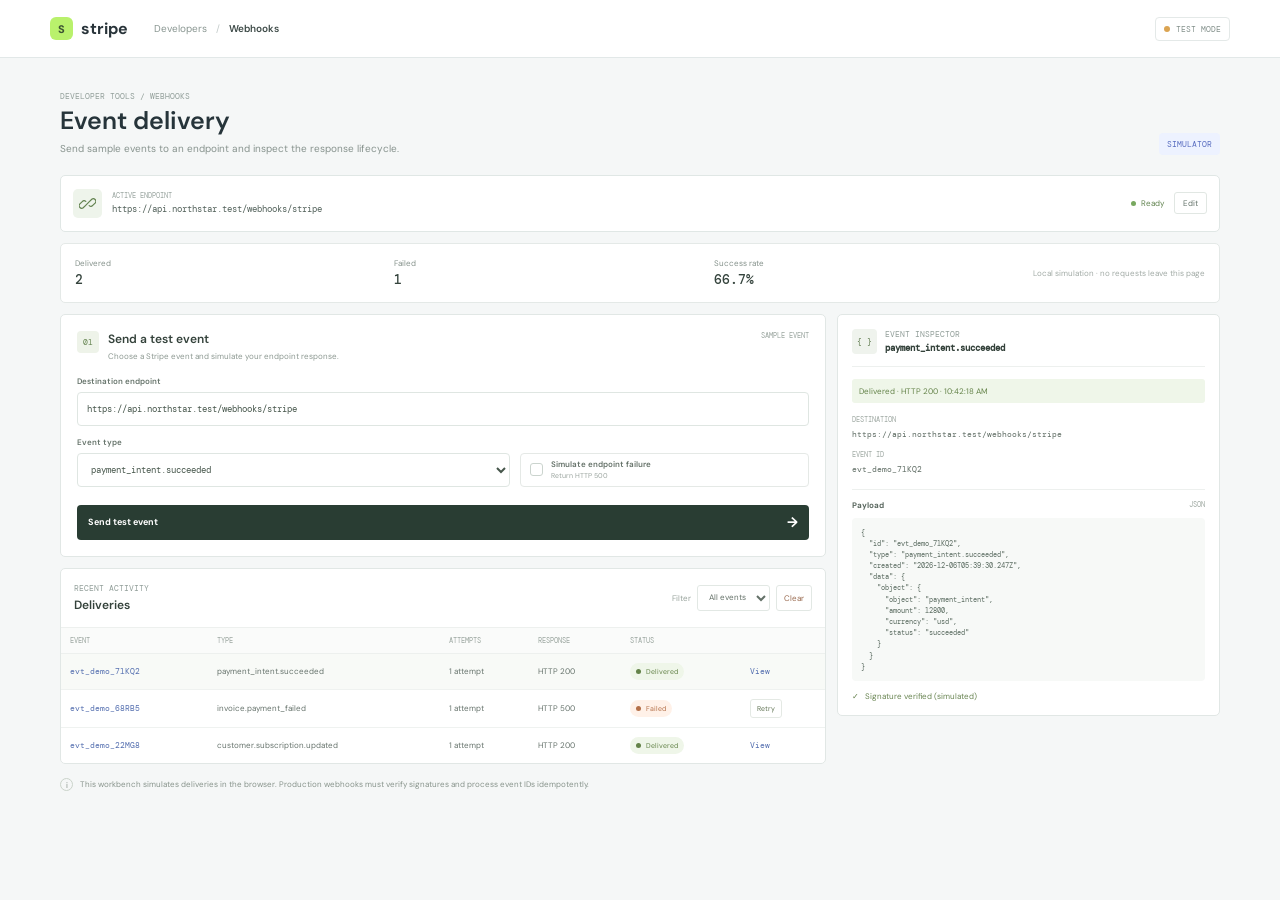
==== commit 381391ef: "feat: add webhook delivery simulator" ====
--- a/index.html
+++ b/index.html
@@ -4,13 +4,13 @@
   <meta charset="utf-8">
   <meta name="viewport" content="width=device-width, initial-scale=1">
   <meta name="theme-color" content="#f6f7f5">
-  <title>Subscriptions | Stripe Simulator</title>
+  <title>Webhooks | Stripe Simulator</title>
   <link rel="preconnect" href="https://fonts.googleapis.com">
   <link rel="preconnect" href="https://fonts.gstatic.com" crossorigin>
   <link href="https://fonts.googleapis.com/css2?family=DM+Mono:wght@400;500&family=DM+Sans:wght@400;500;600;700;800&display=swap" rel="stylesheet">
   <link rel="stylesheet" href="./styles.css">
-  <link rel="stylesheet" href="./src/apps/subscriptions.css">
-  <script type="module" src="./src/apps/subscriptions.js"></script>
+  <link rel="stylesheet" href="./src/apps/webhooks.css">
+  <script type="module" src="./src/apps/webhooks.js"></script>
 </head>
 <body>
   <div id="app"></div>
--- a/src/apps/webhooks.css
+++ b/src/apps/webhooks.css
@@ -0,0 +1,97 @@
+body { background: #f5f7f7; color: #243139; }
+.webhooks-app { min-height: 100vh; }
+.webhooks-header { height: 58px; display: flex; align-items: center; gap: 26px; padding: 0 max(24px, calc((100vw - 1180px) / 2)); border-bottom: 1px solid #e2e8e8; background: #fff; }
+.webhooks-brand { display: flex; align-items: center; gap: 8px; color: #29343a; text-decoration: none; font-size: 16px; }
+.webhooks-mark { width: 23px; height: 23px; display: grid; place-items: center; border-radius: 6px; background: #b9f16c; color: #3b5232; font-size: 11px; font-weight: 800; }
+.webhooks-header nav { display: flex; gap: 9px; color: #899691; font-size: 10px; }
+.webhooks-header nav b { color: #c3cbca; font-weight: 400; }
+.webhooks-header nav strong { color: #3e4b48; font-weight: 600; }
+.webhook-mode { display: flex; align-items: center; gap: 6px; margin-left: auto; padding: 6px 8px; border: 1px solid #e4e9e8; border-radius: 4px; color: #83908b; font-family: var(--mono); font-size: 8px; }
+.webhook-mode i { width: 6px; height: 6px; border-radius: 50%; background: #dba452; }
+.webhooks-content { width: min(1160px, calc(100% - 48px)); margin: 0 auto; padding: 33px 0 50px; }
+.webhooks-heading { display: flex; justify-content: space-between; align-items: flex-end; gap: 15px; margin-bottom: 20px; }
+.webhooks-eyebrow { margin: 0 0 5px; color: #929f9a; font-family: var(--mono); font-size: 8px; }
+.webhooks-heading h1 { margin: 0; color: #26343a; font-size: 25px; font-weight: 600; letter-spacing: 0; }
+.webhooks-heading > div > p:last-child { margin: 6px 0 0; color: #87938e; font-size: 10px; }
+.webhook-demo-label { padding: 6px 8px; border-radius: 4px; background: #edf2ff; color: #596dc0; font-family: var(--mono); font-size: 8px; }
+.endpoint-bar { min-height: 57px; display: flex; align-items: center; gap: 10px; padding: 9px 12px; border: 1px solid #e0e7e5; border-radius: 5px; background: #fff; }
+.endpoint-icon { width: 29px; height: 29px; display: grid; place-items: center; border-radius: 5px; background: #eef4eb; color: #62824f; }
+.endpoint-icon svg { width: 17px; height: 17px; }
+.endpoint-copy { min-width: 0; display: grid; gap: 3px; }
+.endpoint-copy span { color: #9ca7a2; font-family: var(--mono); font-size: 7px; }
+.endpoint-copy strong { overflow: hidden; color: #52615a; font-family: var(--mono); font-size: 9px; font-weight: 400; text-overflow: ellipsis; white-space: nowrap; }
+.endpoint-status { display: flex; align-items: center; gap: 5px; margin-left: auto; color: #60824e; font-size: 8px; }
+.endpoint-status i { width: 5px; height: 5px; border-radius: 50%; background: #78a85f; }
+.endpoint-bar button { padding: 5px 8px; border: 1px solid #e1e7e3; border-radius: 3px; background: #fff; color: #627168; font-size: 8px; }
+.webhook-metrics { min-height: 60px; display: grid; grid-template-columns: 1fr 1fr 1fr auto; align-items: center; gap: 18px; margin: 11px 0; padding: 10px 14px; border: 1px solid #e4e9e7; border-radius: 5px; background: #fff; }
+.webhook-metrics div { display: grid; gap: 3px; }
+.webhook-metrics div span { color: #84918a; font-size: 8px; }
+.webhook-metrics div strong { color: #35443d; font-family: var(--mono); font-size: 13px; font-weight: 500; }
+.webhook-metrics p { color: #a1aaa5; font-size: 8px; }
+.webhook-layout { display: grid; grid-template-columns: minmax(0, 1.6fr) minmax(280px, .8fr); gap: 11px; align-items: start; }
+.webhook-main { display: grid; gap: 11px; min-width: 0; }
+.event-composer, .delivery-panel, .event-detail { border: 1px solid #e1e7e5; border-radius: 5px; background: #fff; }
+.event-composer { padding: 16px; }
+.composer-heading { display: flex; align-items: flex-start; justify-content: space-between; gap: 12px; margin-bottom: 15px; }
+.composer-heading > div { display: flex; gap: 9px; }
+.composer-index { width: 22px; height: 22px; display: grid; place-items: center; border-radius: 4px; background: #eef3e9; color: #64834f; font-family: var(--mono); font-size: 8px; }
+.composer-heading h2, .delivery-heading h2, .detail-heading h2 { margin: 0; color: #34423b; font-size: 12px; font-weight: 600; letter-spacing: 0; }
+.composer-heading p { margin: 4px 0 0; color: #8c9891; font-size: 8px; }
+.sample-event-tag { color: #9aa59f; font-family: var(--mono); font-size: 7px; }
+.webhook-field { display: grid; gap: 6px; color: #66746b; font-size: 8px; font-weight: 600; }
+.webhook-field input, .webhook-field select { width: 100%; height: 34px; padding: 0 9px; border: 1px solid #dfe6e2; border-radius: 4px; outline: 0; background: #fff; color: #46564b; font: 9px var(--mono); }
+.webhook-field input:focus, .webhook-field select:focus { border-color: #819b68; box-shadow: 0 0 0 3px #b4ce9d33; }
+.event-form-row { display: grid; grid-template-columns: minmax(0,1.5fr) minmax(175px,1fr); gap: 10px; margin-top: 11px; }
+.failure-toggle { display: flex; align-items: center; align-self: end; gap: 8px; min-height: 34px; padding: 0 9px; border: 1px solid #e5e9e6; border-radius: 4px; cursor: pointer; }
+.failure-toggle input { position: absolute; opacity: 0; }
+.fake-checkbox { width: 13px; height: 13px; flex: 0 0 13px; border: 1px solid #cbd4ce; border-radius: 3px; }
+.failure-toggle input:checked + .fake-checkbox { border-color: #bd7549; background: #bd7549; box-shadow: inset 0 0 0 3px #fff; }
+.failure-toggle > span:last-child { display: grid; gap: 2px; }
+.failure-toggle strong { color: #647168; font-size: 8px; font-weight: 600; }
+.failure-toggle small { color: #9aa49e; font-size: 7px; }
+.endpoint-validation { min-height: 13px; margin-top: 5px; color: #94a098; font-size: 8px; }
+.endpoint-validation.valid { color: #62864d; }
+.endpoint-validation.invalid { color: #b66d45; }
+.send-event-button { width: 100%; min-height: 35px; display: flex; justify-content: space-between; align-items: center; padding: 0 11px; border: 0; border-radius: 4px; background: #293d33; color: #fff; font-size: 9px; font-weight: 700; }
+.send-event-button:hover { background: #385244; }
+.send-event-button span { font-size: 14px; }
+.delivery-panel { overflow: hidden; }
+.delivery-heading { min-height: 58px; display: flex; justify-content: space-between; align-items: center; gap: 12px; padding: 11px 13px; }
+.delivery-heading .webhooks-eyebrow { margin-bottom: 4px; }
+.delivery-actions { display: flex; align-items: center; gap: 6px; color: #98a39c; font-size: 8px; }
+.delivery-actions select, .delivery-actions button { height: 26px; padding: 0 7px; border: 1px solid #e2e8e4; border-radius: 3px; background: #fff; color: #647168; font-size: 8px; }
+.delivery-actions button { color: #9a6b50; }
+.delivery-table-wrap { overflow-x: auto; }
+.delivery-table { width: 100%; border-collapse: collapse; text-align: left; }
+.delivery-table th { padding: 8px 9px; border-top: 1px solid #edf0ee; border-bottom: 1px solid #edf0ee; background: #fafbfa; color: #9ca7a0; font-family: var(--mono); font-size: 7px; font-weight: 400; white-space: nowrap; }
+.delivery-table td { padding: 9px; border-bottom: 1px solid #eff2f0; color: #66736c; font-size: 8px; white-space: nowrap; }
+.delivery-table tbody tr:last-child td { border-bottom: 0; }
+.delivery-table tbody tr { cursor: pointer; }
+.delivery-table tbody tr:hover, .delivery-table tbody tr.selected-delivery { background: #f8faf7; }
+.event-id-button, .view-event-button { padding: 0; border: 0; background: none; color: #536eaf; font-family: var(--mono); font-size: 8px; }
+.delivery-status { display: inline-flex; align-items: center; gap: 5px; padding: 4px 6px; border-radius: 20px; font-size: 7px; }
+.delivery-status::before { content: ""; width: 5px; height: 5px; border-radius: 50%; background: currentColor; }
+.delivery-status.delivered { background: #eff6e9; color: #648349; }
+.delivery-status.failed { background: #fff1e8; color: #b47049; }
+.retry-button { padding: 4px 6px; border: 1px solid #e4e9e4; border-radius: 3px; background: #fff; color: #607353; font-size: 7px; }
+.empty-deliveries { padding: 21px; color: #9aa49e; font-size: 9px; text-align: center; }
+.event-detail { position: sticky; top: 14px; padding: 14px; }
+.detail-heading { display: flex; align-items: center; gap: 8px; padding-bottom: 12px; border-bottom: 1px solid #edf0ee; }
+.detail-icon { width: 25px; height: 25px; display: grid; place-items: center; border-radius: 4px; background: #eff3ed; color: #627d51; font-family: var(--mono); font-size: 8px; }
+.detail-heading .webhooks-eyebrow { margin-bottom: 3px; }
+.detail-heading h2 { max-width: 220px; overflow-wrap: anywhere; font-family: var(--mono); font-size: 9px; }
+.detail-empty { padding: 20px 4px; color: #929e96; font-size: 9px; line-height: 1.6; }
+.detail-empty[hidden], #detail-content[hidden] { display: none; }
+.detail-status { margin: 12px 0; padding: 7px; border-radius: 3px; background: #eff6e9; color: #648349; font-size: 8px; }
+.detail-status.failed { background: #fff1e8; color: #b47049; }
+.detail-meta { display: grid; gap: 5px; margin-top: 11px; }
+.detail-meta span { color: #a0aaa4; font-family: var(--mono); font-size: 7px; }
+.detail-meta code { overflow-wrap: anywhere; color: #5d6b62; font-family: var(--mono); font-size: 8px; }
+.payload-heading { display: flex; justify-content: space-between; margin-top: 15px; padding-top: 10px; border-top: 1px solid #edf0ee; color: #59675e; font-size: 8px; }
+.payload-heading span { color: #a1aba4; font-family: var(--mono); font-size: 7px; }
+.event-detail pre { max-height: 220px; overflow: auto; margin: 8px 0 0; padding: 9px; border-radius: 4px; background: #f7f9f7; color: #5a6b60; font: 7px/1.6 var(--mono); white-space: pre-wrap; overflow-wrap: anywhere; }
+.signature-note { display: flex; align-items: center; gap: 6px; margin-top: 10px; color: #688451; font-size: 8px; }
+.webhooks-footnote { display: flex; align-items: flex-start; gap: 7px; margin: 14px 0 0; color: #87938b; font-size: 8px; line-height: 1.5; }
+.webhooks-footnote span { width: 13px; height: 13px; display: grid; place-items: center; flex: 0 0 13px; border: 1px solid #cad3ca; border-radius: 50%; }
+@media (max-width: 900px) { .webhook-layout { grid-template-columns: 1fr; } .event-detail { position: static; } }
+@media (max-width: 560px) { .webhooks-header { gap: 12px; padding: 0 12px; } .webhooks-header nav { gap: 5px; font-size: 9px; } .webhooks-content { width: calc(100% - 20px); padding-top: 23px; } .webhooks-heading { align-items: flex-start; flex-direction: column; } .endpoint-bar { gap: 7px; padding: 8px; } .endpoint-copy strong { max-width: 180px; font-size: 7px; } .endpoint-status { display: none; } .webhook-metrics { grid-template-columns: repeat(3,1fr); gap: 8px; } .webhook-metrics p { grid-column: 1 / -1; margin: 0; } .event-form-row { grid-template-columns: 1fr; } .failure-toggle { min-height: 37px; } .delivery-heading { align-items: flex-start; flex-direction: column; } .delivery-actions { width: 100%; } .delivery-actions select { flex: 1; } }
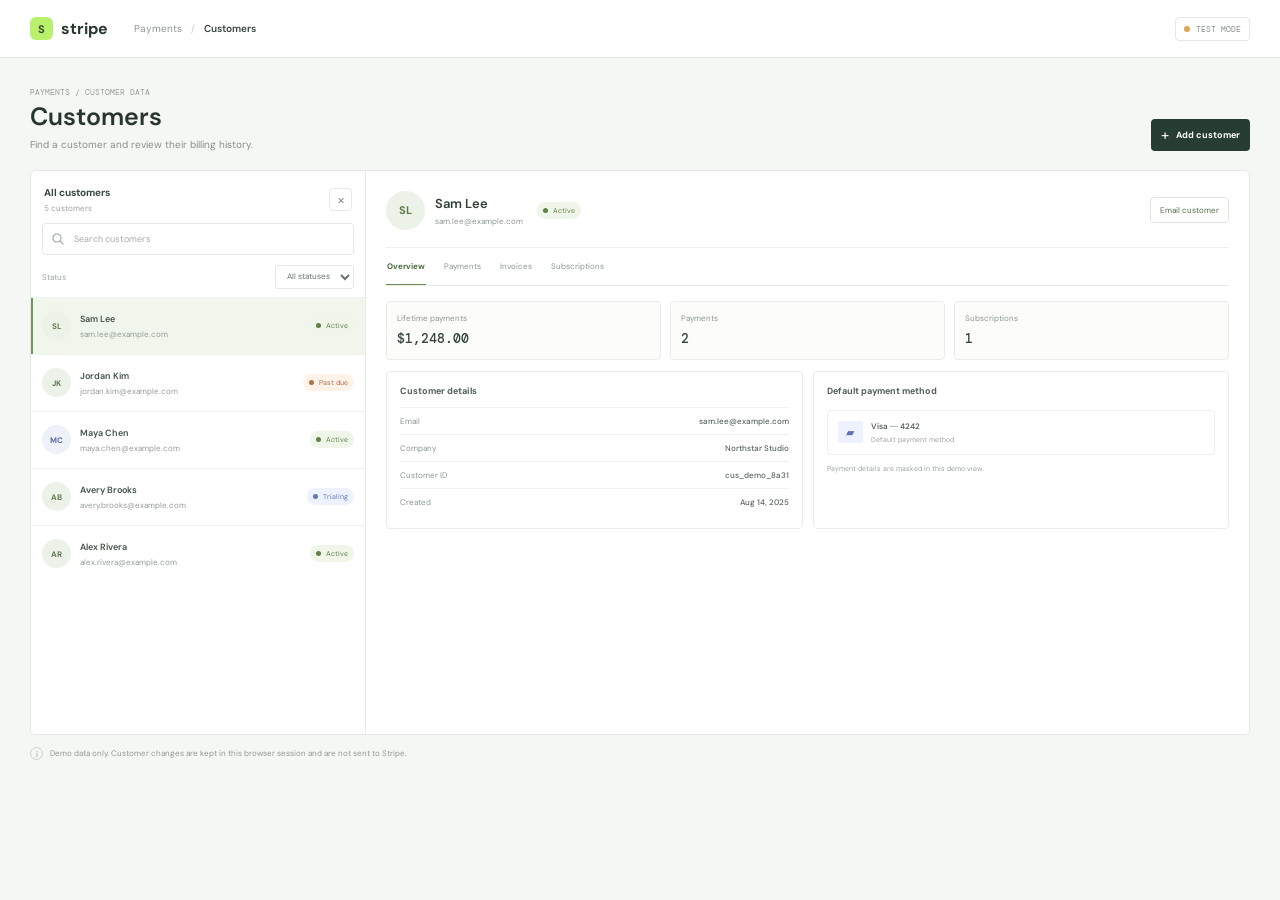
==== commit f7920e9f: "feat: add customer management simulator" ====
--- a/index.html
+++ b/index.html
@@ -4,13 +4,13 @@
   <meta charset="utf-8">
   <meta name="viewport" content="width=device-width, initial-scale=1">
   <meta name="theme-color" content="#f6f7f5">
-  <title>Webhooks | Stripe Simulator</title>
+  <title>Customers | Stripe Simulator</title>
   <link rel="preconnect" href="https://fonts.googleapis.com">
   <link rel="preconnect" href="https://fonts.gstatic.com" crossorigin>
   <link href="https://fonts.googleapis.com/css2?family=DM+Mono:wght@400;500&family=DM+Sans:wght@400;500;600;700;800&display=swap" rel="stylesheet">
   <link rel="stylesheet" href="./styles.css">
-  <link rel="stylesheet" href="./src/apps/webhooks.css">
-  <script type="module" src="./src/apps/webhooks.js"></script>
+  <link rel="stylesheet" href="./src/apps/customers.css">
+  <script type="module" src="./src/apps/customers.js"></script>
 </head>
 <body>
   <div id="app"></div>
--- a/src/apps/customers.css
+++ b/src/apps/customers.css
@@ -0,0 +1,111 @@
+body { background: #f5f7f5; color: #24312b; }
+.customers-app { min-height: 100vh; }
+.customers-header { height: 58px; display: flex; align-items: center; gap: 26px; padding: 0 max(22px, calc((100vw - 1220px) / 2)); border-bottom: 1px solid #e4e9e4; background: #fff; }
+.customers-brand { display: flex; align-items: center; gap: 8px; color: #28362d; text-decoration: none; font-size: 16px; }
+.customers-mark { width: 23px; height: 23px; display: grid; place-items: center; border-radius: 6px; background: #b9f16c; color: #385131; font-size: 11px; font-weight: 800; }
+.customers-header nav { display: flex; gap: 9px; color: #8a968d; font-size: 10px; }
+.customers-header nav b { color: #c4cbc4; font-weight: 400; }
+.customers-header nav strong { color: #35443a; font-weight: 600; }
+.customer-mode { display: flex; align-items: center; gap: 6px; margin-left: auto; padding: 6px 8px; border: 1px solid #e4e9e4; border-radius: 4px; color: #87938a; font-family: var(--mono); font-size: 8px; }
+.customer-mode i { width: 6px; height: 6px; border-radius: 50%; background: #dda653; }
+.customers-content { width: min(1220px, calc(100% - 44px)); margin: 0 auto; padding: 29px 0 44px; }
+.customers-titlebar { display: flex; align-items: flex-end; justify-content: space-between; gap: 15px; margin-bottom: 19px; }
+.customer-eyebrow { margin: 0 0 5px; color: #95a095; font-family: var(--mono); font-size: 8px; }
+.customers-titlebar h1 { margin: 0; color: #27362c; font-size: 25px; font-weight: 600; letter-spacing: 0; }
+.customers-titlebar > div > p:last-child { margin: 6px 0 0; color: #859187; font-size: 10px; }
+.new-customer-button { min-height: 32px; display: flex; align-items: center; gap: 7px; padding: 0 10px; border: 0; border-radius: 4px; background: #273d31; color: #fff; font-size: 9px; font-weight: 700; }
+.new-customer-button span { font-size: 15px; font-weight: 400; }
+.new-customer-button:hover { background: #365343; }
+.customers-workspace { min-height: 565px; display: grid; grid-template-columns: 335px minmax(0,1fr); border: 1px solid #e2e8e2; border-radius: 6px; background: #fff; overflow: hidden; }
+.customer-list-panel { min-width: 0; border-right: 1px solid #e8ece8; background: #fff; }
+.directory-heading { display: flex; align-items: center; justify-content: space-between; padding: 15px 13px 10px; }
+.directory-heading > div { display: grid; gap: 4px; }
+.directory-heading h2 { margin: 0; color: #39473e; font-size: 10px; font-weight: 700; }
+.directory-heading span { color: #9aa49d; font-size: 8px; }
+.directory-heading button { width: 23px; height: 23px; border: 1px solid #e5eae5; border-radius: 4px; background: #fff; color: #87938a; font-size: 15px; }
+.customer-search { height: 32px; display: flex; align-items: center; gap: 7px; margin: 0 11px 10px; padding: 0 8px; border: 1px solid #e3e9e3; border-radius: 4px; color: #9aa49d; }
+.customer-search svg { width: 14px; height: 14px; flex: 0 0 14px; }
+.customer-search input { width: 100%; min-width: 0; border: 0; outline: 0; color: #435148; font: 9px var(--sans); }
+.customer-search input::placeholder { color: #a4ada6; }
+.customer-filter { display: flex; justify-content: space-between; align-items: center; margin: 0 11px 8px; color: #99a39c; font-size: 8px; }
+.customer-filter select { height: 24px; padding: 0 7px; border: 1px solid #e4e9e4; border-radius: 3px; background: #fff; color: #69766d; font-size: 8px; }
+.customer-list { display: grid; }
+.customer-list-item { width: 100%; min-height: 57px; display: flex; align-items: center; gap: 9px; padding: 8px 11px; border: 0; border-top: 1px solid #f0f2f0; background: #fff; text-align: left; cursor: pointer; }
+.customer-list-item:hover { background: #fafbf9; }
+.customer-list-item.current-customer { background: #f1f6ed; box-shadow: inset 2px 0 #73965c; }
+.customer-avatar { width: 29px; height: 29px; display: grid; place-items: center; flex: 0 0 29px; border-radius: 50%; background: #edf2e9; color: #607b50; font-size: 8px; font-weight: 700; }
+.customer-list-item:nth-child(3n) .customer-avatar { background: #eef0fa; color: #626da2; }
+.customer-row-copy { min-width: 0; flex: 1; display: grid; gap: 4px; }
+.customer-row-copy strong { overflow: hidden; color: #435148; font-size: 9px; font-weight: 600; text-overflow: ellipsis; white-space: nowrap; }
+.customer-row-copy small { overflow: hidden; color: #929d95; font-size: 8px; text-overflow: ellipsis; white-space: nowrap; }
+.customer-status { display: inline-flex; align-items: center; gap: 5px; width: max-content; padding: 4px 6px; border-radius: 20px; font-size: 7px; white-space: nowrap; }
+.customer-status::before { content: ""; width: 5px; height: 5px; border-radius: 50%; background: currentColor; }
+.status-active { background: #eff6e9; color: #618147; }
+.status-trialing { background: #eef2ff; color: #6576b4; }
+.status-past_due { background: #fff2e8; color: #ae7048; }
+.list-empty { padding: 18px 12px; color: #99a39c; font-size: 8px; text-align: center; }
+.list-empty[hidden] { display: none; }
+.customer-detail-panel { min-width: 0; padding: 20px; background: #fff; }
+.detail-placeholder { min-height: 400px; display: flex; flex-direction: column; justify-content: center; align-items: center; text-align: center; }
+.placeholder-avatar { width: 39px; height: 39px; display: grid; place-items: center; border: 1px dashed #cad5c9; border-radius: 50%; color: #8aa17b; font-size: 16px; }
+.detail-placeholder h2 { margin: 12px 0 4px; color: #56645a; font-size: 11px; }
+.detail-placeholder p { max-width: 220px; margin: 0; color: #9aa39d; font-size: 8px; line-height: 1.5; }
+.customer-profile-header { display: flex; align-items: center; gap: 10px; padding-bottom: 17px; border-bottom: 1px solid #edf0ed; }
+.profile-avatar-large { width: 39px; height: 39px; display: grid; place-items: center; flex: 0 0 39px; border-radius: 50%; background: #edf2e9; color: #5c794a; font-size: 11px; font-weight: 700; }
+.profile-identity { min-width: 0; display: grid; gap: 4px; }
+.profile-identity h2 { margin: 0; color: #314037; font-size: 13px; font-weight: 600; letter-spacing: 0; }
+.profile-identity span { overflow: hidden; color: #8d9891; font-size: 8px; text-overflow: ellipsis; }
+.customer-profile-header > .customer-status { margin-left: 4px; }
+.email-customer-button { margin-left: auto; padding: 7px 9px; border: 1px solid #dfe6df; border-radius: 4px; color: #536d48; font-size: 8px; text-decoration: none; white-space: nowrap; }
+.email-customer-button:hover { background: #f6f9f3; }
+.customer-tabs { display: flex; gap: 17px; overflow-x: auto; border-bottom: 1px solid #e9ede9; }
+.customer-tab { position: relative; min-height: 37px; padding: 0 1px; border: 0; background: transparent; color: #8a968d; font-size: 8px; white-space: nowrap; }
+.customer-tab.active-tab { color: #496b3c; font-weight: 700; }
+.customer-tab.active-tab::after { content: ""; position: absolute; right: 0; bottom: -1px; left: 0; height: 2px; background: #688b51; }
+.customer-tab-content { padding-top: 15px; }
+.customer-stats { display: grid; grid-template-columns: repeat(3,1fr); gap: 9px; }
+.customer-stat { min-height: 59px; display: grid; align-content: center; gap: 7px; padding: 10px; border: 1px solid #e9ede9; border-radius: 4px; background: #fcfdfb; }
+.customer-stat span { color: #8b968e; font-size: 8px; }
+.customer-stat strong { color: #34443a; font-family: var(--mono); font-size: 13px; font-weight: 500; }
+.overview-columns { display: grid; grid-template-columns: 1fr 1fr; gap: 10px; margin-top: 11px; }
+.profile-info-card { padding: 13px; border: 1px solid #e9ede9; border-radius: 4px; }
+.profile-info-card h3, .records-title { margin: 0 0 10px; color: #526056; font-size: 9px; font-weight: 700; }
+.profile-info-row { display: flex; justify-content: space-between; gap: 10px; padding: 8px 0; border-top: 1px solid #f0f2f0; color: #89958c; font-size: 8px; }
+.profile-info-row strong { overflow-wrap: anywhere; color: #56645a; font-size: 8px; font-weight: 500; text-align: right; }
+.default-payment { display: flex; align-items: center; gap: 8px; margin-top: 13px; padding: 10px; border: 1px solid #edf0ed; border-radius: 4px; }
+.payment-card-icon { width: 25px; height: 22px; display: grid; place-items: center; border-radius: 3px; background: #eef1ff; color: #6373b2; font-size: 11px; }
+.default-method-copy { display: grid; gap: 4px; }
+.default-method-copy strong { color: #57665b; font-size: 8px; font-weight: 600; }
+.default-method-copy small { color: #9aa49c; font-size: 7px; }
+.payment-demo-note { margin: 9px 0 0; color: #99a39d; font-size: 7px; }
+.records-title { margin-bottom: 8px; }
+.customer-record-list { border-top: 1px solid #e9ede9; }
+.customer-record-row { min-height: 52px; display: grid; grid-template-columns: 27px minmax(0,1fr) 80px 70px; gap: 9px; align-items: center; border-bottom: 1px solid #edf0ed; }
+.record-icon { width: 24px; height: 24px; display: grid; place-items: center; border-radius: 4px; background: #f0f4ed; color: #678452; font-size: 11px; }
+.record-detail { min-width: 0; display: grid; gap: 4px; }
+.record-detail strong { overflow: hidden; color: #536157; font-size: 8px; font-weight: 600; text-overflow: ellipsis; white-space: nowrap; }
+.record-detail small { color: #99a39c; font-size: 7px; }
+.record-amount { color: #46564b; font-family: var(--mono); font-size: 8px; font-weight: 500; text-align: right; }
+.record-status { justify-self: end; padding: 4px 6px; border-radius: 20px; background: #eff6e9; color: #67844f; font-size: 7px; }
+.record-failed, .record-past-due { background: #fff2e8; color: #ae7048; }
+.record-trialing { background: #eef2ff; color: #6476b2; }
+.no-records { padding: 16px 2px; color: #97a198; font-size: 8px; }
+.customers-note { display: flex; align-items: flex-start; gap: 7px; margin: 12px 0 0; color: #8e9a91; font-size: 8px; line-height: 1.5; }
+.customers-note span { width: 13px; height: 13px; display: grid; place-items: center; flex: 0 0 13px; border: 1px solid #cbd4ca; border-radius: 50%; }
+.customer-dialog { width: min(420px, calc(100% - 28px)); padding: 0; border: 1px solid #e1e8e0; border-radius: 7px; background: #fff; color: #334139; box-shadow: 0 20px 70px #1b2a2033; }
+.customer-dialog::backdrop { background: #17221d66; backdrop-filter: blur(2px); }
+.customer-dialog form { padding: 20px; }
+.dialog-heading { display: flex; justify-content: space-between; align-items: flex-start; }
+.dialog-heading h2 { margin: 0; color: #304036; font-size: 16px; font-weight: 600; }
+.dialog-close { width: 26px; height: 26px; border: 1px solid #e5eae5; border-radius: 4px; background: #fff; color: #738076; font-size: 16px; }
+.dialog-description { margin: 7px 0 16px; color: #8b968d; font-size: 9px; }
+.customer-dialog form > label { display: grid; gap: 6px; margin-top: 11px; color: #5d6a61; font-size: 9px; font-weight: 600; }
+.customer-dialog input { height: 35px; padding: 0 9px; border: 1px solid #dfe6df; border-radius: 4px; outline: 0; font: 9px var(--sans); }
+.customer-dialog input:focus { border-color: #769260; box-shadow: 0 0 0 3px #b4ca9c38; }
+.optional-label { color: #9aa49d; font-weight: 400; }
+.dialog-actions { display: flex; justify-content: flex-end; gap: 7px; margin-top: 19px; }
+.dialog-actions button { min-height: 32px; padding: 0 10px; border: 1px solid #e0e6e0; border-radius: 4px; background: #fff; color: #6a776e; font-size: 9px; }
+.dialog-actions .dialog-submit { border-color: #2e4938; background: #2e4938; color: white; font-weight: 700; }
+@media (max-width: 850px) { .customers-workspace { grid-template-columns: 290px minmax(0,1fr); } .customer-profile-header { flex-wrap: wrap; } .email-customer-button { margin-left: auto; } .overview-columns { grid-template-columns: 1fr; } }
+@media (max-width: 680px) { .customers-header { gap: 12px; padding: 0 13px; } .customers-header nav { gap: 6px; font-size: 9px; } .customers-content { width: calc(100% - 20px); padding-top: 22px; } .customers-titlebar { align-items: flex-start; } .customers-workspace { min-height: auto; grid-template-columns: 1fr; } .customer-list-panel { border-right: 0; border-bottom: 1px solid #e8ece8; } .customer-list { max-height: 250px; overflow: auto; } .customer-detail-panel { padding: 14px; min-height: 340px; } .customer-profile-header { gap: 7px; } .profile-avatar-large { width: 32px; height: 32px; flex-basis: 32px; } .profile-identity h2 { font-size: 11px; } .customer-profile-header > .customer-status { margin-left: 0; } .email-customer-button { margin-left: auto; } .overview-columns { grid-template-columns: 1fr; } }
+@media (max-width: 420px) { .customer-stats { grid-template-columns: 1fr; } .customer-stat { min-height: 48px; } .customer-record-row { grid-template-columns: 25px minmax(0,1fr) 65px; } .record-status { grid-column: 2 / -1; justify-self: start; margin-bottom: 7px; } .profile-identity { max-width: calc(100% - 150px); } }
